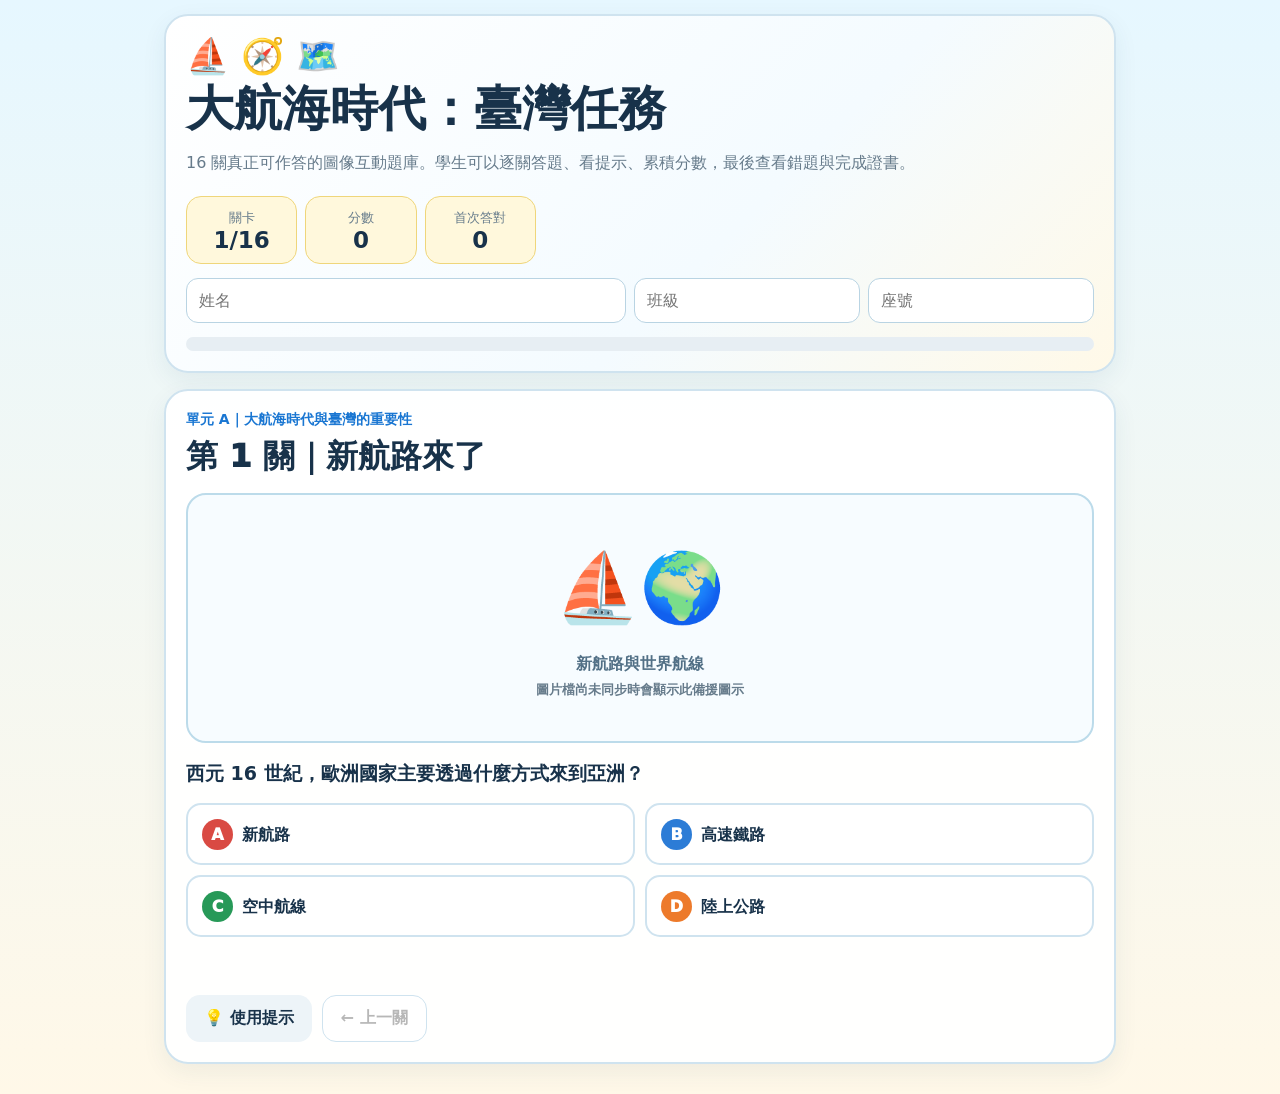
==== index.html @ fd19c53b "Upgrade to 16-question interactive image quiz" ====
<!doctype html>
<html lang="zh-Hant">
<head>
<meta charset="utf-8">
<meta name="viewport" content="width=device-width,initial-scale=1">
<title>大航海時代：臺灣任務｜16關圖像互動題庫</title>
<style>
:root{--ink:#18324a;--muted:#667b8b;--line:#cfe3ef;--blue:#1976d2;--green:#2e9b62;--gold:#f5b63c;--red:#d9534f;--bg:#edf9ff;--card:#fff}
*{box-sizing:border-box}body{margin:0;font-family:"Noto Sans TC","PingFang TC","Microsoft JhengHei",system-ui,sans-serif;background:linear-gradient(180deg,#e6f7ff 0,#fff8e8 100%);color:var(--ink)}
button,input{font:inherit}.wrap{max-width:980px;margin:auto;padding:14px}.card{background:rgba(255,255,255,.97);border:2px solid var(--line);border-radius:24px;padding:20px;margin-bottom:16px;box-shadow:0 8px 24px rgba(25,70,100,.07)}
.hero{background:linear-gradient(135deg,#fff 0,#f4fbff 60%,#fff9e8 100%)}.head{display:flex;gap:18px;align-items:flex-start;justify-content:space-between;flex-wrap:wrap}.title{font-size:clamp(29px,6vw,48px);font-weight:950;margin:0}.sub{margin:.5rem 0 0;color:var(--muted);line-height:1.8}
.stats{display:grid;grid-template-columns:repeat(3,1fr);gap:8px;min-width:min(100%,350px)}.stat{padding:10px;border-radius:15px;background:#fff8dc;border:1px solid #efd67b;text-align:center}.stat b{font-size:23px}.small{font-size:13px;color:var(--muted)}
.identity{display:grid;grid-template-columns:2fr 1fr 1fr;gap:8px;margin-top:14px}.identity input{padding:12px;border:1px solid #b9d4e3;border-radius:12px}.progress{height:14px;background:#e7eef3;border-radius:99px;overflow:hidden;margin-top:14px}.bar{height:100%;width:0;background:linear-gradient(90deg,#2795dd,#49b979);transition:.25s}
.chapter{font-weight:900;color:var(--blue);font-size:14px;margin-bottom:6px}.qtitle{font-size:clamp(24px,4.5vw,32px);margin:0;font-weight:950}.visual{margin:14px 0;border-radius:20px;overflow:hidden;border:2px solid #bcdbea;background:#f7fcff;min-height:250px;display:grid;place-items:center;position:relative}.visual img{width:100%;height:100%;max-height:430px;object-fit:cover;display:block}.fallback{padding:28px;text-align:center;color:#527086;font-weight:850;line-height:1.6}.fallback .emoji{font-size:68px;display:block;margin-bottom:8px}.sourceTag{position:absolute;right:10px;bottom:10px;background:rgba(255,255,255,.9);border-radius:999px;padding:5px 9px;font-size:12px;font-weight:800;color:#4f6473}
.qtext{font-size:19px;line-height:1.7;font-weight:800;margin:14px 0}.choices{display:grid;grid-template-columns:repeat(2,minmax(0,1fr));gap:10px}.choice{min-height:62px;border:2px solid var(--line);border-radius:15px;background:#fff;padding:12px 14px;text-align:left;font-weight:850;color:var(--ink);cursor:pointer}.choice:hover{border-color:#79bde5;transform:translateY(-1px)}.choice.correct{background:#e8f8ee;border-color:#4bad6c}.choice.wrong{background:#fff0ee;border-color:#df786f}.choice:disabled{cursor:default;opacity:.96;transform:none}.letter{display:inline-grid;place-items:center;width:31px;height:31px;border-radius:50%;color:#fff;margin-right:9px;font-weight:950}.choice:nth-child(1) .letter{background:#d94a43}.choice:nth-child(2) .letter{background:#2c7cd6}.choice:nth-child(3) .letter{background:#279958}.choice:nth-child(4) .letter{background:#ed7a2b}
.feedback{min-height:34px;font-weight:900;line-height:1.6;margin-top:12px}.hint{display:none;background:#fff8dc;border:1px solid #e9d172;border-radius:14px;padding:12px;margin-top:10px;font-weight:750}.hint.show{display:block}.actions{display:flex;gap:10px;flex-wrap:wrap;margin-top:12px}.btn{border:0;border-radius:14px;padding:12px 18px;font-weight:900;cursor:pointer}.primary{background:var(--blue);color:#fff}.secondary{background:#edf4f8;color:var(--ink)}.ghost{background:#fff;border:1px solid var(--line)}.hidden{display:none!important}
.timeline{display:grid;grid-template-columns:repeat(4,minmax(0,1fr));gap:8px;margin-top:10px}.order{border:2px solid var(--line);border-radius:14px;background:#fff;padding:10px;font-weight:900;cursor:pointer;min-height:86px}.order.selected{background:#e8f8ee;border-color:#4bad6c}.track{margin-top:10px;border:1px dashed #8fc8e7;background:#f6fbff;border-radius:14px;padding:12px;min-height:52px;font-weight:900}
.result{display:none}.result.show{display:block}.grade{font-size:clamp(30px,6vw,50px);font-weight:950}.certificate{padding:20px;border:4px double #d5b257;border-radius:18px;background:#fffdf4;text-align:center;margin:14px 0}.review{display:grid;gap:9px}.reviewItem{border:1px solid var(--line);border-radius:12px;padding:10px 12px;background:#f8fbfd}.badgeRow{display:flex;flex-wrap:wrap;gap:7px}.badge{padding:7px 10px;border:1px solid #bdd8e7;border-radius:999px;background:#eef7fc;font-weight:850}.sheetGallery{display:grid;grid-template-columns:repeat(4,1fr);gap:8px;margin-top:12px}.sheetGallery img{width:100%;border-radius:12px;border:1px solid var(--line)}
@media(max-width:720px){.wrap{padding:8px}.card{padding:15px;border-radius:18px}.choices{grid-template-columns:1fr}.identity{grid-template-columns:1fr}.timeline{grid-template-columns:repeat(2,1fr)}.sheetGallery{grid-template-columns:repeat(2,1fr)}.visual{min-height:190px}.stats{width:100%}}
</style>
</head>
<body>
<main class="wrap">
<section class="card hero">
 <div class="head"><div><div style="font-size:35px">⛵ 🧭 🗺️</div><h1 class="title">大航海時代：臺灣任務</h1><p class="sub">16 關真正可作答的圖像互動題庫。學生可以逐關答題、看提示、累積分數，最後查看錯題與完成證書。</p></div><div class="stats"><div class="stat"><span class="small">關卡</span><br><b id="stageStat">1/16</b></div><div class="stat"><span class="small">分數</span><br><b id="scoreStat">0</b></div><div class="stat"><span class="small">首次答對</span><br><b id="firstStat">0</b></div></div></div>
 <div class="identity"><input id="studentName" placeholder="姓名"><input id="studentClass" placeholder="班級"><input id="studentNo" placeholder="座號"></div>
 <div class="progress"><div class="bar" id="bar"></div></div>
</section>
<section class="card" id="game">
 <div class="chapter" id="chapter"></div><h2 class="qtitle" id="qtitle"></h2>
 <div class="visual" id="visual"></div><div class="qtext" id="qtext"></div>
 <div class="choices" id="choices"></div><div class="timeline hidden" id="timeline"></div><div class="track hidden" id="track"></div>
 <div class="feedback" id="feedback" aria-live="polite"></div><div class="hint" id="hintbox"></div>
 <div class="actions"><button class="btn secondary" id="hintBtn">💡 使用提示</button><button class="btn ghost" id="prevBtn">← 上一關</button><button class="btn primary hidden" id="nextBtn">下一關 →</button></div>
</section>
<section class="card result" id="result">
 <div class="grade" id="grade"></div><p id="summary"></p><div class="badgeRow" id="badges"></div>
 <div class="certificate"><div style="font-size:40px">🏆</div><h2>大航海時代航海家證書</h2><p id="certName"></p><p>完成「臺灣為什麼在大航海時代崛起？」16 關任務</p><p><b id="certScore"></b></p></div>
 <h3>錯題回顧</h3><div class="review" id="review"></div>
 <h3>圖像題庫總覽</h3><div class="sheetGallery" id="sheetGallery"></div>
 <div class="actions"><button class="btn primary" id="restartBtn">重新挑戰</button></div>
</section>
</main>
<script>
const sheets=['assets/question-bank/question-bank-1-4.png','assets/question-bank/question-bank-2-4.png','assets/question-bank/question-bank-3-4.png','assets/question-bank/question-bank-4-4.png'];
const Q=[
{c:'單元 A｜大航海時代與臺灣的重要性',t:'第 1 關｜新航路來了',q:'西元 16 世紀，歐洲國家主要透過什麼方式來到亞洲？',o:['新航路','高速鐵路','空中航線','陸上公路'],a:0,h:'想一想：大航海時代最重要的交通工具是船。',ok:'16 世紀歐洲國家透過新航路來到亞洲。',emoji:'⛵🌍',cap:'新航路與世界航線',sheet:0},
{c:'單元 A｜大航海時代與臺灣的重要性',t:'第 2 關｜歐洲人想找什麼？',q:'歐洲國家來到亞洲，主要想尋找哪些商品？',o:['瓷器、絲綢、香料','牛奶、麵包、起司','石油、煤炭、天然氣','電腦、手機、晶片'],a:0,h:'看看青花瓷、布匹與香料這三種圖像。',ok:'瓷器、絲綢和香料都是當時重要的亞洲商品。',emoji:'🏺🧵🌶️',cap:'瓷器・絲綢・香料',sheet:0},
{c:'單元 A｜大航海時代與臺灣的重要性',t:'第 3 關｜臺灣為什麼重要？',q:'臺灣在大航海時代受到各方重視，最重要的原因是什麼？',o:['位在航運要道','山很多','冬天很冷','人口最多'],a:0,h:'想想船隻往來亞洲時，臺灣的位置有什麼優勢？',ok:'臺灣位在航運要道，使海上貿易交流更加頻繁。',emoji:'🚢🗺️🚢',cap:'臺灣位在航運要道',sheet:0},
{c:'單元 A｜大航海時代與臺灣的重要性',t:'第 4 關｜臺灣登上國際舞台',q:'因為臺灣位在航運要道，帶來哪一項結果？',o:['吸引各族群來臺建立據點','海上交通完全停止','沒有人願意來臺灣','臺灣與其他地區失去聯繫'],a:0,h:'航運越方便，往來的人通常會變多還是變少？',ok:'臺灣吸引不同族群來此活動與建立據點，逐漸登上國際舞台。',emoji:'🌏🤝⛵',cap:'各族群與商船來往',sheet:0},
{c:'單元 B｜當時有哪些人來到臺灣？',t:'第 5 關｜誰原本就在臺灣？',q:'在大航海時代之前，原本就生活在臺灣的是誰？',o:['原住民','荷蘭人','西班牙人','清帝國官員'],a:0,h:'找出不是後來從海外來臺的族群。',ok:'原住民原本就生活在臺灣。',emoji:'🌿👥🏝️',cap:'原住民與山海村落',sheet:1},
{c:'單元 B｜當時有哪些人來到臺灣？',t:'第 6 關｜漁民和原住民',q:'漁民到臺灣活動時，會和原住民做什麼？',o:['交換物品','建造城堡','設立承天府','派兵進攻'],a:0,h:'想想漁民帶著魚貨來到沿海，最可能進行什麼活動？',ok:'漁民會和原住民交換物品。',emoji:'🎣🐟⇄🏺',cap:'沿海交換物品',sheet:1},
{c:'單元 B｜當時有哪些人來到臺灣？',t:'第 7 關｜海商與海盜',q:'中國、日本的海商與海盜，常把臺灣當作什麼？',o:['貿易據點','首都','皇宮','軍事學校'],a:0,h:'這些人主要從事海上活動與交易。',ok:'中國、日本的海商與海盜曾以臺灣作為貿易據點。',emoji:'⛵📦⚓',cap:'海商、海盜與港口貿易',sheet:1},
{c:'單元 B｜當時有哪些人來到臺灣？',t:'第 8 關｜顏思齊、鄭芝龍',q:'顏思齊、鄭芝龍曾進行哪一項活動？',o:['招募漢人來臺開墾','建立熱蘭遮城','攻打鄭氏政權','把臺灣納入清帝國版圖'],a:0,h:'想想「顏思齊、鄭芝龍」和農田、開墾有什麼關係。',ok:'他們曾招募漢人來臺，在今日雲林、嘉義一帶開墾。',emoji:'👥🌾🐃',cap:'招募漢人來臺開墾',sheet:1},
{c:'單元 C｜四大勢力依序來臺',t:'第 9 關｜1624 荷蘭人來臺',q:'荷蘭人在西元 1624 年來臺後，以哪裡作為根據地？',o:['臺南','基隆','淡水','花蓮'],a:0,h:'荷蘭人的主要據點在臺灣南部。',ok:'荷蘭人以臺南為根據地。',emoji:'🇳🇱🏰⚓',cap:'荷蘭人在臺南',sheet:2},
{c:'單元 C｜四大勢力依序來臺',t:'第 10 關｜荷蘭人的建設與貿易',q:'下列哪一項是荷蘭人在臺灣進行的活動？',o:['建立熱蘭遮城、普羅民遮城','招募漢人開墾農田','與其他國家進行貿易','以上皆是'],a:3,h:'荷蘭人在臺活動不只一種，要把「建設、開墾、貿易」一起記。',ok:'荷蘭人在臺灣進行建設、開墾與貿易。',emoji:'🏰🌾🚢',cap:'熱蘭遮城・普羅民遮城・貿易',sheet:2},
{c:'單元 C｜四大勢力依序來臺',t:'第 11 關｜1626 西班牙人來臺',q:'西班牙人在西元 1626 年進入臺灣後，主要活動在哪一區？',o:['北部','南部','東部','中部'],a:0,h:'記憶口訣可以想：「西班牙—北部」。',ok:'西班牙人主要進入臺灣北部活動。',emoji:'🇪🇸🧭🏝️',cap:'西班牙人在臺灣北部',sheet:2},
{c:'單元 C｜四大勢力依序來臺',t:'第 12 關｜基隆與淡水',q:'西班牙人曾在哪兩個地方建立城堡，作為統治中心和貿易據點？',o:['基隆、淡水','臺南、高雄','嘉義、雲林','花蓮、臺東'],a:0,h:'這兩個地方都位在臺灣北部。',ok:'西班牙人在基隆、淡水建立城堡與據點。',emoji:'🏰基隆 ⚓ 淡水🏰',cap:'西班牙北部據點',sheet:2},
{c:'單元 D｜鄭氏政權與清帝國',t:'第 13 關｜1662 鄭成功來臺',q:'鄭成功在西元 1662 年來臺後，首先迫使哪一個勢力退出臺灣？',o:['荷蘭人','西班牙人','清帝國','日本海商'],a:0,h:'想想 1624 年來臺、在臺南建立據點的是誰。',ok:'鄭成功攻打荷蘭人，迫使荷蘭人退出臺灣。',emoji:'⚔️鄭 🚢 🇳🇱',cap:'鄭成功攻荷',sheet:3},
{c:'單元 D｜鄭氏政權與清帝國',t:'第 14 關｜承天府',q:'鄭成功來臺後，在臺南設立哪一個行政中心？',o:['承天府','熱蘭遮城','普羅民遮城','淡水城'],a:0,h:'這個名稱裡有一個「天」字。',ok:'鄭成功在臺南設立承天府，建立第一個在臺的漢人政權。',emoji:'🏯承天府',cap:'臺南承天府',sheet:3},
{c:'單元 D｜鄭氏政權與清帝國',t:'第 15 關｜1684 臺灣納入清帝國',q:'鄭經過世後，鄭氏政權內部紛爭不斷，清帝國派誰帶兵進攻臺灣？',o:['施琅','鄭成功','顏思齊','鄭芝龍'],a:0,h:'找出屬於清帝國一方的人物。',ok:'清帝國派施琅帶兵進攻臺灣。',emoji:'🚩清 ⚓ 施琅',cap:'清帝國統治臺灣',sheet:3},
{c:'單元 D｜綜合應用',t:'第 16 關｜最終 Boss：荷西鄭清時間軸',q:'請依照時間先後，把四個事件排出正確順序。',o:[],a:0,h:'記憶口訣：「航運要道最重要，荷西鄭清依序到。」',ok:'正確順序：1624 荷蘭 → 1626 西班牙 → 1662 鄭成功 → 1684 清帝國。',emoji:'1624 → 1626 → 1662 → 1684',cap:'荷西鄭清時間軸',sheet:3,type:'timeline'}
];
let i=0,score=0,first=0;const attempts=Array(16).fill(0),usedHint=Array(16).fill(false),mistakes=new Set(),answered=Array(16).fill(false),letters=['A','B','C','D'];const $=id=>document.getElementById(id);
function renderVisual(q){const box=$('visual');box.innerHTML='';const img=new Image();img.src=sheets[q.sheet];img.alt=q.cap;img.onload=()=>{box.innerHTML='';box.appendChild(img);const tag=document.createElement('span');tag.className='sourceTag';tag.textContent='圖像題庫頁 '+(q.sheet+1)+'/4';box.appendChild(tag)};img.onerror=()=>{box.innerHTML=`<div class="fallback"><span class="emoji">${q.emoji}</span>${q.cap}<br><span class="small">圖片檔尚未同步時會顯示此備援圖示</span></div>`}}
function render(){if(i>=16){finish();return}const q=Q[i];$('game').classList.remove('hidden');$('result').classList.remove('show');$('chapter').textContent=q.c;$('qtitle').textContent=q.t;$('qtext').textContent=q.q;$('stageStat').textContent=(i+1)+'/16';$('scoreStat').textContent=score;$('firstStat').textContent=first;$('bar').style.width=(i/16*100)+'%';$('feedback').textContent='';$('hintbox').textContent=q.h;$('hintbox').classList.remove('show');$('hintBtn').disabled=answered[i];$('nextBtn').classList.toggle('hidden',!answered[i]);$('nextBtn').textContent=i===15?'查看結果 →':'下一關 →';$('prevBtn').disabled=i===0;renderVisual(q);$('choices').innerHTML='';$('timeline').innerHTML='';$('timeline').classList.add('hidden');$('track').classList.add('hidden');if(q.type==='timeline'){renderTimeline(q)}else{q.o.forEach((opt,idx)=>{const b=document.createElement('button');b.className='choice';b.innerHTML=`<span class="letter">${letters[idx]}</span>${opt}`;if(answered[i]){b.disabled=true;if(idx===q.a)b.classList.add('correct')}b.onclick=()=>choose(idx,b,q);$('choices').appendChild(b)})}}
function choose(idx,b,q){if(answered[i])return;attempts[i]++;if(idx===q.a){answered[i]=true;b.classList.add('correct');document.querySelectorAll('.choice').forEach(x=>x.disabled=true);let pts=usedHint[i]?2:(attempts[i]===1?5:3);score+=pts;if(attempts[i]===1&&!usedHint[i])first++;$('feedback').textContent='✅ '+q.ok+'（+'+pts+' 分）';$('nextBtn').classList.remove('hidden');$('hintBtn').disabled=true}else{b.classList.add('wrong');mistakes.add(i);$('feedback').textContent='❌ 再想一下，可以使用提示後再答。';setTimeout(()=>b.classList.remove('wrong'),700)}$('scoreStat').textContent=score;$('firstStat').textContent=first}
function renderTimeline(q){$('timeline').classList.remove('hidden');$('track').classList.remove('hidden');$('choices').innerHTML='';const vals=[['1662','鄭成功'],['1624','荷蘭'],['1684','清帝國'],['1626','西班牙']];const order=[];$('track').textContent=answered[i]?'1624 荷蘭 → 1626 西班牙 → 1662 鄭成功 → 1684 清帝國':'你的排序：尚未開始';vals.forEach(v=>{const b=document.createElement('button');b.className='order';b.innerHTML=v[0]+'<br>'+v[1];if(answered[i])b.disabled=true;b.onclick=()=>{if(answered[i]||b.classList.contains('selected'))return;order.push(v[0]);b.classList.add('selected');$('track').textContent='你的排序：'+order.join(' → ');if(order.length===4){attempts[i]++;const correct=order.join(',')==='1624,1626,1662,1684';if(correct){answered[i]=true;let pts=usedHint[i]?2:(attempts[i]===1?20:12);score+=pts;if(attempts[i]===1&&!usedHint[i])first++;$('feedback').textContent='🏆 '+q.ok+'（Boss 獎勵 +'+pts+' 分）';document.querySelectorAll('.order').forEach(x=>x.disabled=true);$('nextBtn').classList.remove('hidden');$('hintBtn').disabled=true}else{mistakes.add(i);$('feedback').textContent='❌ 順序不對，再試一次。';setTimeout(()=>{order.length=0;document.querySelectorAll('.order').forEach(x=>x.classList.remove('selected'));$('track').textContent='你的排序：重新開始'},700)}}};$('timeline').appendChild(b)})}
$('hintBtn').onclick=()=>{usedHint[i]=true;$('hintbox').classList.add('show')};$('nextBtn').onclick=()=>{i++;render();window.scrollTo({top:0,behavior:'smooth'})};$('prevBtn').onclick=()=>{if(i>0){i--;render();window.scrollTo({top:0,behavior:'smooth'})}};
function finish(){$('game').classList.add('hidden');$('result').classList.add('show');$('bar').style.width='100%';$('stageStat').textContent='16/16';const max=95;const pct=Math.round(score/max*100);let g=pct>=90?'🌟 航海王':pct>=75?'⛵ 航海高手':pct>=60?'🧭 航海小尖兵':'🗺️ 再挑戰一次';$('grade').textContent=g;$('summary').textContent=`總分 ${score}/${max}（${pct}%），第一次且未使用提示答對 ${first}/16。`;$('certName').textContent=`${$('studentClass').value||'____班'} ${$('studentNo').value||'__號'} ${$('studentName').value||'________'} 同學`;$('certScore').textContent=`成績：${score}/${max}`;$('badges').innerHTML=`<span class="badge">首次答對 ${first}</span><span class="badge">錯題 ${mistakes.size}</span><span class="badge">完成 16 關</span>`;const r=$('review');r.innerHTML='';if(!mistakes.size)r.innerHTML='<div class="reviewItem">🎉 沒有錯題，全部一次通關！</div>';else[...mistakes].forEach(n=>{const q=Q[n],d=document.createElement('div');d.className='reviewItem';d.innerHTML=`<b>${q.t}</b><br>${q.ok}`;r.appendChild(d)});const gbox=$('sheetGallery');gbox.innerHTML='';sheets.forEach((src,k)=>{const im=new Image();im.src=src;im.alt=`圖像題庫 ${k+1}/4`;im.onerror=()=>im.remove();gbox.appendChild(im)});window.scrollTo({top:0,behavior:'smooth'})}
$('restartBtn').onclick=()=>location.reload();render();
</script>
</body></html>
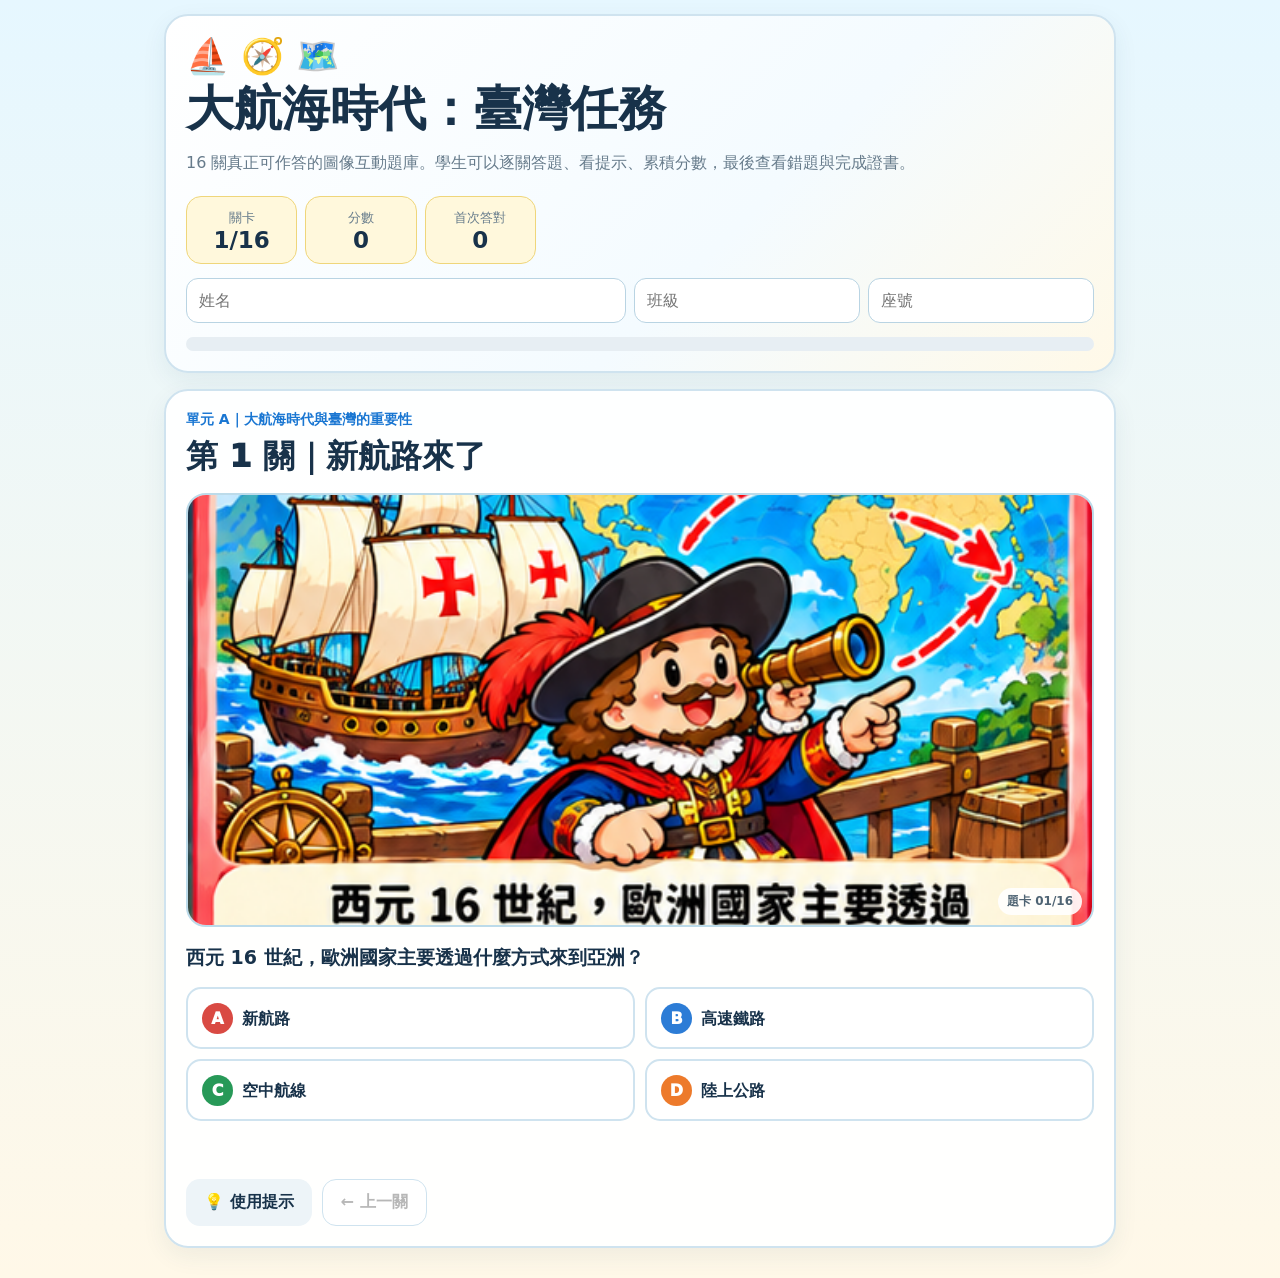
==== commit e54301ff: "Use 16 individual question card images in interactive game" ====
--- a/index.html
+++ b/index.html
@@ -15,59 +15,62 @@
 .qtext{font-size:19px;line-height:1.7;font-weight:800;margin:14px 0}.choices{display:grid;grid-template-columns:repeat(2,minmax(0,1fr));gap:10px}.choice{min-height:62px;border:2px solid var(--line);border-radius:15px;background:#fff;padding:12px 14px;text-align:left;font-weight:850;color:var(--ink);cursor:pointer}.choice:hover{border-color:#79bde5;transform:translateY(-1px)}.choice.correct{background:#e8f8ee;border-color:#4bad6c}.choice.wrong{background:#fff0ee;border-color:#df786f}.choice:disabled{cursor:default;opacity:.96;transform:none}.letter{display:inline-grid;place-items:center;width:31px;height:31px;border-radius:50%;color:#fff;margin-right:9px;font-weight:950}.choice:nth-child(1) .letter{background:#d94a43}.choice:nth-child(2) .letter{background:#2c7cd6}.choice:nth-child(3) .letter{background:#279958}.choice:nth-child(4) .letter{background:#ed7a2b}
 .feedback{min-height:34px;font-weight:900;line-height:1.6;margin-top:12px}.hint{display:none;background:#fff8dc;border:1px solid #e9d172;border-radius:14px;padding:12px;margin-top:10px;font-weight:750}.hint.show{display:block}.actions{display:flex;gap:10px;flex-wrap:wrap;margin-top:12px}.btn{border:0;border-radius:14px;padding:12px 18px;font-weight:900;cursor:pointer}.primary{background:var(--blue);color:#fff}.secondary{background:#edf4f8;color:var(--ink)}.ghost{background:#fff;border:1px solid var(--line)}.hidden{display:none!important}
 .timeline{display:grid;grid-template-columns:repeat(4,minmax(0,1fr));gap:8px;margin-top:10px}.order{border:2px solid var(--line);border-radius:14px;background:#fff;padding:10px;font-weight:900;cursor:pointer;min-height:86px}.order.selected{background:#e8f8ee;border-color:#4bad6c}.track{margin-top:10px;border:1px dashed #8fc8e7;background:#f6fbff;border-radius:14px;padding:12px;min-height:52px;font-weight:900}
-.result{display:none}.result.show{display:block}.grade{font-size:clamp(30px,6vw,50px);font-weight:950}.certificate{padding:20px;border:4px double #d5b257;border-radius:18px;background:#fffdf4;text-align:center;margin:14px 0}.review{display:grid;gap:9px}.reviewItem{border:1px solid var(--line);border-radius:12px;padding:10px 12px;background:#f8fbfd}.badgeRow{display:flex;flex-wrap:wrap;gap:7px}.badge{padding:7px 10px;border:1px solid #bdd8e7;border-radius:999px;background:#eef7fc;font-weight:850}.sheetGallery{display:grid;grid-template-columns:repeat(4,1fr);gap:8px;margin-top:12px}.sheetGallery img{width:100%;border-radius:12px;border:1px solid var(--line)}
+.result{display:none}.result.show{display:block}.grade{font-size:clamp(30px,6vw,50px);font-weight:950}.certificate{padding:20px;border:4px double #d5b257;border-radius:18px;background:#fffdf4;text-align:center;margin:14px 0}.review{display:grid;gap:9px}.reviewItem{border:1px solid var(--line);border-radius:12px;padding:10px 12px;background:#f8fbfd}.badgeRow{display:flex;flex-wrap:wrap;gap:7px}.badge{padding:7px 10px;border:1px solid #bdd8e7;border-radius:999px;background:#eef7fc;font-weight:850}
+.sheetGallery{display:grid;grid-template-columns:repeat(4,1fr);gap:8px;margin-top:12px}.sheetGallery img{width:100%;border-radius:12px;border:1px solid var(--line)}
 @media(max-width:720px){.wrap{padding:8px}.card{padding:15px;border-radius:18px}.choices{grid-template-columns:1fr}.identity{grid-template-columns:1fr}.timeline{grid-template-columns:repeat(2,1fr)}.sheetGallery{grid-template-columns:repeat(2,1fr)}.visual{min-height:190px}.stats{width:100%}}
 </style>
 </head>
 <body>
 <main class="wrap">
 <section class="card hero">
- <div class="head"><div><div style="font-size:35px">⛵ 🧭 🗺️</div><h1 class="title">大航海時代：臺灣任務</h1><p class="sub">16 關真正可作答的圖像互動題庫。學生可以逐關答題、看提示、累積分數，最後查看錯題與完成證書。</p></div><div class="stats"><div class="stat"><span class="small">關卡</span><br><b id="stageStat">1/16</b></div><div class="stat"><span class="small">分數</span><br><b id="scoreStat">0</b></div><div class="stat"><span class="small">首次答對</span><br><b id="firstStat">0</b></div></div></div>
- <div class="identity"><input id="studentName" placeholder="姓名"><input id="studentClass" placeholder="班級"><input id="studentNo" placeholder="座號"></div>
- <div class="progress"><div class="bar" id="bar"></div></div>
+<div class="head"><div><div style="font-size:35px">⛵ 🧭 🗺️</div><h1 class="title">大航海時代：臺灣任務</h1><p class="sub">16 關真正可作答的圖像互動題庫。學生可以逐關答題、看提示、累積分數，最後查看錯題與完成證書。</p></div><div class="stats"><div class="stat"><span class="small">關卡</span><br><b id="stageStat">1/16</b></div><div class="stat"><span class="small">分數</span><br><b id="scoreStat">0</b></div><div class="stat"><span class="small">首次答對</span><br><b id="firstStat">0</b></div></div></div>
+<div class="identity"><input id="studentName" placeholder="姓名"><input id="studentClass" placeholder="班級"><input id="studentNo" placeholder="座號"></div>
+<div class="progress"><div class="bar" id="bar"></div></div>
 </section>
 <section class="card" id="game">
- <div class="chapter" id="chapter"></div><h2 class="qtitle" id="qtitle"></h2>
- <div class="visual" id="visual"></div><div class="qtext" id="qtext"></div>
- <div class="choices" id="choices"></div><div class="timeline hidden" id="timeline"></div><div class="track hidden" id="track"></div>
- <div class="feedback" id="feedback" aria-live="polite"></div><div class="hint" id="hintbox"></div>
- <div class="actions"><button class="btn secondary" id="hintBtn">💡 使用提示</button><button class="btn ghost" id="prevBtn">← 上一關</button><button class="btn primary hidden" id="nextBtn">下一關 →</button></div>
+<div class="chapter" id="chapter"></div><h2 class="qtitle" id="qtitle"></h2>
+<div class="visual" id="visual"></div><div class="qtext" id="qtext"></div>
+<div class="choices" id="choices"></div><div class="timeline hidden" id="timeline"></div><div class="track hidden" id="track"></div>
+<div class="feedback" id="feedback" aria-live="polite"></div><div class="hint" id="hintbox"></div>
+<div class="actions"><button class="btn secondary" id="hintBtn">💡 使用提示</button><button class="btn ghost" id="prevBtn">← 上一關</button><button class="btn primary hidden" id="nextBtn">下一關 →</button></div>
 </section>
 <section class="card result" id="result">
- <div class="grade" id="grade"></div><p id="summary"></p><div class="badgeRow" id="badges"></div>
- <div class="certificate"><div style="font-size:40px">🏆</div><h2>大航海時代航海家證書</h2><p id="certName"></p><p>完成「臺灣為什麼在大航海時代崛起？」16 關任務</p><p><b id="certScore"></b></p></div>
- <h3>錯題回顧</h3><div class="review" id="review"></div>
- <h3>圖像題庫總覽</h3><div class="sheetGallery" id="sheetGallery"></div>
- <div class="actions"><button class="btn primary" id="restartBtn">重新挑戰</button></div>
+<div class="grade" id="grade"></div><p id="summary"></p><div class="badgeRow" id="badges"></div>
+<div class="certificate"><div style="font-size:40px">🏆</div><h2>大航海時代航海家證書</h2><p id="certName"></p><p>完成「臺灣為什麼在大航海時代崛起？」16 關任務</p><p><b id="certScore"></b></p></div>
+<h3>錯題回顧</h3><div class="review" id="review"></div>
+<h3>16 張題卡總覽</h3><div class="sheetGallery" id="sheetGallery"></div>
+<div class="actions"><button class="btn primary" id="restartBtn">重新挑戰</button></div>
 </section>
 </main>
 <script>
-const sheets=['assets/question-bank/question-bank-1-4.png','assets/question-bank/question-bank-2-4.png','assets/question-bank/question-bank-3-4.png','assets/question-bank/question-bank-4-4.png'];
+const cards=Array.from({length:16},(_,k)=>`images/q${String(k+1).padStart(2,'0')}.png`);
 const Q=[
-{c:'單元 A｜大航海時代與臺灣的重要性',t:'第 1 關｜新航路來了',q:'西元 16 世紀，歐洲國家主要透過什麼方式來到亞洲？',o:['新航路','高速鐵路','空中航線','陸上公路'],a:0,h:'想一想：大航海時代最重要的交通工具是船。',ok:'16 世紀歐洲國家透過新航路來到亞洲。',emoji:'⛵🌍',cap:'新航路與世界航線',sheet:0},
-{c:'單元 A｜大航海時代與臺灣的重要性',t:'第 2 關｜歐洲人想找什麼？',q:'歐洲國家來到亞洲，主要想尋找哪些商品？',o:['瓷器、絲綢、香料','牛奶、麵包、起司','石油、煤炭、天然氣','電腦、手機、晶片'],a:0,h:'看看青花瓷、布匹與香料這三種圖像。',ok:'瓷器、絲綢和香料都是當時重要的亞洲商品。',emoji:'🏺🧵🌶️',cap:'瓷器・絲綢・香料',sheet:0},
-{c:'單元 A｜大航海時代與臺灣的重要性',t:'第 3 關｜臺灣為什麼重要？',q:'臺灣在大航海時代受到各方重視，最重要的原因是什麼？',o:['位在航運要道','山很多','冬天很冷','人口最多'],a:0,h:'想想船隻往來亞洲時，臺灣的位置有什麼優勢？',ok:'臺灣位在航運要道，使海上貿易交流更加頻繁。',emoji:'🚢🗺️🚢',cap:'臺灣位在航運要道',sheet:0},
-{c:'單元 A｜大航海時代與臺灣的重要性',t:'第 4 關｜臺灣登上國際舞台',q:'因為臺灣位在航運要道，帶來哪一項結果？',o:['吸引各族群來臺建立據點','海上交通完全停止','沒有人願意來臺灣','臺灣與其他地區失去聯繫'],a:0,h:'航運越方便，往來的人通常會變多還是變少？',ok:'臺灣吸引不同族群來此活動與建立據點，逐漸登上國際舞台。',emoji:'🌏🤝⛵',cap:'各族群與商船來往',sheet:0},
-{c:'單元 B｜當時有哪些人來到臺灣？',t:'第 5 關｜誰原本就在臺灣？',q:'在大航海時代之前，原本就生活在臺灣的是誰？',o:['原住民','荷蘭人','西班牙人','清帝國官員'],a:0,h:'找出不是後來從海外來臺的族群。',ok:'原住民原本就生活在臺灣。',emoji:'🌿👥🏝️',cap:'原住民與山海村落',sheet:1},
-{c:'單元 B｜當時有哪些人來到臺灣？',t:'第 6 關｜漁民和原住民',q:'漁民到臺灣活動時，會和原住民做什麼？',o:['交換物品','建造城堡','設立承天府','派兵進攻'],a:0,h:'想想漁民帶著魚貨來到沿海，最可能進行什麼活動？',ok:'漁民會和原住民交換物品。',emoji:'🎣🐟⇄🏺',cap:'沿海交換物品',sheet:1},
-{c:'單元 B｜當時有哪些人來到臺灣？',t:'第 7 關｜海商與海盜',q:'中國、日本的海商與海盜，常把臺灣當作什麼？',o:['貿易據點','首都','皇宮','軍事學校'],a:0,h:'這些人主要從事海上活動與交易。',ok:'中國、日本的海商與海盜曾以臺灣作為貿易據點。',emoji:'⛵📦⚓',cap:'海商、海盜與港口貿易',sheet:1},
-{c:'單元 B｜當時有哪些人來到臺灣？',t:'第 8 關｜顏思齊、鄭芝龍',q:'顏思齊、鄭芝龍曾進行哪一項活動？',o:['招募漢人來臺開墾','建立熱蘭遮城','攻打鄭氏政權','把臺灣納入清帝國版圖'],a:0,h:'想想「顏思齊、鄭芝龍」和農田、開墾有什麼關係。',ok:'他們曾招募漢人來臺，在今日雲林、嘉義一帶開墾。',emoji:'👥🌾🐃',cap:'招募漢人來臺開墾',sheet:1},
-{c:'單元 C｜四大勢力依序來臺',t:'第 9 關｜1624 荷蘭人來臺',q:'荷蘭人在西元 1624 年來臺後，以哪裡作為根據地？',o:['臺南','基隆','淡水','花蓮'],a:0,h:'荷蘭人的主要據點在臺灣南部。',ok:'荷蘭人以臺南為根據地。',emoji:'🇳🇱🏰⚓',cap:'荷蘭人在臺南',sheet:2},
-{c:'單元 C｜四大勢力依序來臺',t:'第 10 關｜荷蘭人的建設與貿易',q:'下列哪一項是荷蘭人在臺灣進行的活動？',o:['建立熱蘭遮城、普羅民遮城','招募漢人開墾農田','與其他國家進行貿易','以上皆是'],a:3,h:'荷蘭人在臺活動不只一種，要把「建設、開墾、貿易」一起記。',ok:'荷蘭人在臺灣進行建設、開墾與貿易。',emoji:'🏰🌾🚢',cap:'熱蘭遮城・普羅民遮城・貿易',sheet:2},
-{c:'單元 C｜四大勢力依序來臺',t:'第 11 關｜1626 西班牙人來臺',q:'西班牙人在西元 1626 年進入臺灣後，主要活動在哪一區？',o:['北部','南部','東部','中部'],a:0,h:'記憶口訣可以想：「西班牙—北部」。',ok:'西班牙人主要進入臺灣北部活動。',emoji:'🇪🇸🧭🏝️',cap:'西班牙人在臺灣北部',sheet:2},
-{c:'單元 C｜四大勢力依序來臺',t:'第 12 關｜基隆與淡水',q:'西班牙人曾在哪兩個地方建立城堡，作為統治中心和貿易據點？',o:['基隆、淡水','臺南、高雄','嘉義、雲林','花蓮、臺東'],a:0,h:'這兩個地方都位在臺灣北部。',ok:'西班牙人在基隆、淡水建立城堡與據點。',emoji:'🏰基隆 ⚓ 淡水🏰',cap:'西班牙北部據點',sheet:2},
-{c:'單元 D｜鄭氏政權與清帝國',t:'第 13 關｜1662 鄭成功來臺',q:'鄭成功在西元 1662 年來臺後，首先迫使哪一個勢力退出臺灣？',o:['荷蘭人','西班牙人','清帝國','日本海商'],a:0,h:'想想 1624 年來臺、在臺南建立據點的是誰。',ok:'鄭成功攻打荷蘭人，迫使荷蘭人退出臺灣。',emoji:'⚔️鄭 🚢 🇳🇱',cap:'鄭成功攻荷',sheet:3},
-{c:'單元 D｜鄭氏政權與清帝國',t:'第 14 關｜承天府',q:'鄭成功來臺後，在臺南設立哪一個行政中心？',o:['承天府','熱蘭遮城','普羅民遮城','淡水城'],a:0,h:'這個名稱裡有一個「天」字。',ok:'鄭成功在臺南設立承天府，建立第一個在臺的漢人政權。',emoji:'🏯承天府',cap:'臺南承天府',sheet:3},
-{c:'單元 D｜鄭氏政權與清帝國',t:'第 15 關｜1684 臺灣納入清帝國',q:'鄭經過世後，鄭氏政權內部紛爭不斷，清帝國派誰帶兵進攻臺灣？',o:['施琅','鄭成功','顏思齊','鄭芝龍'],a:0,h:'找出屬於清帝國一方的人物。',ok:'清帝國派施琅帶兵進攻臺灣。',emoji:'🚩清 ⚓ 施琅',cap:'清帝國統治臺灣',sheet:3},
-{c:'單元 D｜綜合應用',t:'第 16 關｜最終 Boss：荷西鄭清時間軸',q:'請依照時間先後，把四個事件排出正確順序。',o:[],a:0,h:'記憶口訣：「航運要道最重要，荷西鄭清依序到。」',ok:'正確順序：1624 荷蘭 → 1626 西班牙 → 1662 鄭成功 → 1684 清帝國。',emoji:'1624 → 1626 → 1662 → 1684',cap:'荷西鄭清時間軸',sheet:3,type:'timeline'}
+{c:'單元 A｜大航海時代與臺灣的重要性',t:'第 1 關｜新航路來了',q:'西元 16 世紀，歐洲國家主要透過什麼方式來到亞洲？',o:['新航路','高速鐵路','空中航線','陸上公路'],a:0,h:'想一想：大航海時代最重要的交通工具是船。',ok:'16 世紀歐洲國家透過新航路來到亞洲。',emoji:'⛵🌍',cap:'新航路與世界航線'},
+{c:'單元 A｜大航海時代與臺灣的重要性',t:'第 2 關｜歐洲人想找什麼？',q:'歐洲國家來到亞洲，主要想尋找哪些商品？',o:['瓷器、絲綢、香料','牛奶、麵包、起司','石油、煤炭、天然氣','電腦、手機、晶片'],a:0,h:'看看青花瓷、布匹與香料這三種圖像。',ok:'瓷器、絲綢和香料都是當時重要的亞洲商品。',emoji:'🏺🧵🌶️',cap:'瓷器・絲綢・香料'},
+{c:'單元 A｜大航海時代與臺灣的重要性',t:'第 3 關｜臺灣為什麼重要？',q:'臺灣在大航海時代受到各方重視，最重要的原因是什麼？',o:['位在航運要道','山很多','冬天很冷','人口最多'],a:0,h:'想想船隻往來亞洲時，臺灣的位置有什麼優勢？',ok:'臺灣位在航運要道，使海上貿易交流更加頻繁。',emoji:'🚢🗺️🚢',cap:'臺灣位在航運要道'},
+{c:'單元 A｜大航海時代與臺灣的重要性',t:'第 4 關｜臺灣登上國際舞台',q:'因為臺灣位在航運要道，帶來哪一項結果？',o:['吸引各族群來臺建立據點','海上交通完全停止','沒有人願意來臺灣','臺灣與其他地區失去聯繫'],a:0,h:'航運越方便，往來的人通常會變多還是變少？',ok:'臺灣吸引不同族群來此活動與建立據點，逐漸登上國際舞台。',emoji:'🌏🤝⛵',cap:'各族群與商船來往'},
+{c:'單元 B｜當時有哪些人來到臺灣？',t:'第 5 關｜誰原本就在臺灣？',q:'在大航海時代之前，原本就生活在臺灣的是誰？',o:['原住民','荷蘭人','西班牙人','清帝國官員'],a:0,h:'找出不是後來從海外來臺的族群。',ok:'原住民原本就生活在臺灣。',emoji:'🌿👥🏝️',cap:'原住民與山海村落'},
+{c:'單元 B｜當時有哪些人來到臺灣？',t:'第 6 關｜漁民和原住民',q:'漁民到臺灣活動時，會和原住民做什麼？',o:['交換物品','建造城堡','設立承天府','派兵進攻'],a:0,h:'想想漁民帶著魚貨來到沿海，最可能進行什麼活動？',ok:'漁民會和原住民交換物品。',emoji:'🎣🐟⇄🏺',cap:'沿海交換物品'},
+{c:'單元 B｜當時有哪些人來到臺灣？',t:'第 7 關｜海商與海盜',q:'中國、日本的海商與海盜，常把臺灣當作什麼？',o:['貿易據點','首都','皇宮','軍事學校'],a:0,h:'這些人主要從事海上活動與交易。',ok:'中國、日本的海商與海盜曾以臺灣作為貿易據點。',emoji:'⛵📦⚓',cap:'海商、海盜與港口貿易'},
+{c:'單元 B｜當時有哪些人來到臺灣？',t:'第 8 關｜顏思齊、鄭芝龍',q:'顏思齊、鄭芝龍曾進行哪一項活動？',o:['招募漢人來臺開墾','建立熱蘭遮城','攻打鄭氏政權','把臺灣納入清帝國版圖'],a:0,h:'想想「顏思齊、鄭芝龍」和農田、開墾有什麼關係。',ok:'他們曾招募漢人來臺，在今日雲林、嘉義一帶開墾。',emoji:'👥🌾🐃',cap:'招募漢人來臺開墾'},
+{c:'單元 C｜四大勢力依序來臺',t:'第 9 關｜1624 荷蘭人來臺',q:'荷蘭人在西元 1624 年來臺後，以哪裡作為根據地？',o:['臺南','基隆','淡水','花蓮'],a:0,h:'荷蘭人的主要據點在臺灣南部。',ok:'荷蘭人以臺南為根據地。',emoji:'🇳🇱🏰⚓',cap:'荷蘭人在臺南'},
+{c:'單元 C｜四大勢力依序來臺',t:'第 10 關｜荷蘭人的建設與貿易',q:'下列哪一項是荷蘭人在臺灣進行的活動？',o:['建立熱蘭遮城、普羅民遮城','招募漢人開墾農田','與其他國家進行貿易','以上皆是'],a:3,h:'荷蘭人在臺活動不只一種，要把「建設、開墾、貿易」一起記。',ok:'荷蘭人在臺灣進行建設、開墾與貿易。',emoji:'🏰🌾🚢',cap:'熱蘭遮城・普羅民遮城・貿易'},
+{c:'單元 C｜四大勢力依序來臺',t:'第 11 關｜1626 西班牙人來臺',q:'西班牙人在西元 1626 年進入臺灣後，主要活動在哪一區？',o:['北部','南部','東部','中部'],a:0,h:'記憶口訣可以想：「西班牙—北部」。',ok:'西班牙人主要進入臺灣北部活動。',emoji:'🇪🇸🧭🏝️',cap:'西班牙人在臺灣北部'},
+{c:'單元 C｜四大勢力依序來臺',t:'第 12 關｜基隆與淡水',q:'西班牙人曾在哪兩個地方建立城堡，作為統治中心和貿易據點？',o:['基隆、淡水','臺南、高雄','嘉義、雲林','花蓮、臺東'],a:0,h:'這兩個地方都位在臺灣北部。',ok:'西班牙人在基隆、淡水建立城堡與據點。',emoji:'🏰基隆 ⚓ 淡水🏰',cap:'西班牙北部據點'},
+{c:'單元 D｜鄭氏政權與清帝國',t:'第 13 關｜1662 鄭成功來臺',q:'鄭成功在西元 1662 年來臺後，首先迫使哪一個勢力退出臺灣？',o:['荷蘭人','西班牙人','清帝國','日本海商'],a:0,h:'想想 1624 年來臺、在臺南建立據點的是誰。',ok:'鄭成功攻打荷蘭人，迫使荷蘭人退出臺灣。',emoji:'⚔️鄭 🚢 🇳🇱',cap:'鄭成功攻荷'},
+{c:'單元 D｜鄭氏政權與清帝國',t:'第 14 關｜承天府',q:'鄭成功來臺後，在臺南設立哪一個行政中心？',o:['承天府','熱蘭遮城','普羅民遮城','淡水城'],a:0,h:'這個名稱裡有一個「天」字。',ok:'鄭成功在臺南設立承天府，建立第一個在臺的漢人政權。',emoji:'🏯承天府',cap:'臺南承天府'},
+{c:'單元 D｜鄭氏政權與清帝國',t:'第 15 關｜1684 臺灣納入清帝國',q:'鄭經過世後，鄭氏政權內部紛爭不斷，清帝國派誰帶兵進攻臺灣？',o:['施琅','鄭成功','顏思齊','鄭芝龍'],a:0,h:'找出屬於清帝國一方的人物。',ok:'清帝國派施琅帶兵進攻臺灣。',emoji:'🚩清 ⚓ 施琅',cap:'清帝國統治臺灣'},
+{c:'單元 D｜綜合應用',t:'第 16 關｜最終 Boss：荷西鄭清時間軸',q:'請依照時間先後，把四個事件排出正確順序。',o:[],a:0,h:'記憶口訣：「航運要道最重要，荷西鄭清依序到。」',ok:'正確順序：1624 荷蘭 → 1626 西班牙 → 1662 鄭成功 → 1684 清帝國。',emoji:'1624 → 1626 → 1662 → 1684',cap:'荷西鄭清時間軸',type:'timeline'}
 ];
-let i=0,score=0,first=0;const attempts=Array(16).fill(0),usedHint=Array(16).fill(false),mistakes=new Set(),answered=Array(16).fill(false),letters=['A','B','C','D'];const $=id=>document.getElementById(id);
-function renderVisual(q){const box=$('visual');box.innerHTML='';const img=new Image();img.src=sheets[q.sheet];img.alt=q.cap;img.onload=()=>{box.innerHTML='';box.appendChild(img);const tag=document.createElement('span');tag.className='sourceTag';tag.textContent='圖像題庫頁 '+(q.sheet+1)+'/4';box.appendChild(tag)};img.onerror=()=>{box.innerHTML=`<div class="fallback"><span class="emoji">${q.emoji}</span>${q.cap}<br><span class="small">圖片檔尚未同步時會顯示此備援圖示</span></div>`}}
-function render(){if(i>=16){finish();return}const q=Q[i];$('game').classList.remove('hidden');$('result').classList.remove('show');$('chapter').textContent=q.c;$('qtitle').textContent=q.t;$('qtext').textContent=q.q;$('stageStat').textContent=(i+1)+'/16';$('scoreStat').textContent=score;$('firstStat').textContent=first;$('bar').style.width=(i/16*100)+'%';$('feedback').textContent='';$('hintbox').textContent=q.h;$('hintbox').classList.remove('show');$('hintBtn').disabled=answered[i];$('nextBtn').classList.toggle('hidden',!answered[i]);$('nextBtn').textContent=i===15?'查看結果 →':'下一關 →';$('prevBtn').disabled=i===0;renderVisual(q);$('choices').innerHTML='';$('timeline').innerHTML='';$('timeline').classList.add('hidden');$('track').classList.add('hidden');if(q.type==='timeline'){renderTimeline(q)}else{q.o.forEach((opt,idx)=>{const b=document.createElement('button');b.className='choice';b.innerHTML=`<span class="letter">${letters[idx]}</span>${opt}`;if(answered[i]){b.disabled=true;if(idx===q.a)b.classList.add('correct')}b.onclick=()=>choose(idx,b,q);$('choices').appendChild(b)})}}
+let i=0,score=0,first=0;const attempts=Array(16).fill(0),usedHint=Array(16).fill(false),mistakes=new Set(),answered=Array(16).fill(false),letters=['A','B','C','D'];
+const $=id=>document.getElementById(id);
+function renderVisual(q){const box=$('visual');box.innerHTML='';const img=new Image();img.src=cards[i];img.alt=q.cap;img.onload=()=>{box.innerHTML='';box.appendChild(img);const tag=document.createElement('span');tag.className='sourceTag';tag.textContent='題卡 '+String(i+1).padStart(2,'0')+'/16';box.appendChild(tag)};img.onerror=()=>{box.innerHTML=`<div class="fallback"><span class="emoji">${q.emoji}</span>${q.cap}<br><span class="small">題卡圖片尚未載入時會顯示此備援圖示</span></div>`}}
+function render(){if(i>=16){finish();return}const q=Q[i];$('game').classList.remove('hidden');$('result').classList.remove('show');$('chapter').textContent=q.c;$('qtitle').textContent=q.t;$('qtext').textContent=q.q;$('stageStat').textContent=(i+1)+'/16';$('scoreStat').textContent=score;$('firstStat').textContent=first;$('bar').style.width=(i/16*100)+'%';$('feedback').textContent='';$('hintbox').textContent=q.h;$('hintbox').classList.remove('show');$('hintBtn').disabled=answered[i];$('nextBtn').classList.toggle('hidden',!answered[i]);$('nextBtn').textContent=i===15?'查看結果 →':'下一關 →';$('prevBtn').disabled=i===0;renderVisual(q);$('choices').innerHTML='';$('timeline').innerHTML='';$('timeline').classList.add('hidden');$('track').classList.add('hidden');
+if(q.type==='timeline'){renderTimeline(q)}else{q.o.forEach((opt,idx)=>{const b=document.createElement('button');b.className='choice';b.innerHTML=`<span class="letter">${letters[idx]}</span>${opt}`;if(answered[i]){b.disabled=true;if(idx===q.a)b.classList.add('correct')}b.onclick=()=>choose(idx,b,q);$('choices').appendChild(b)})}}
 function choose(idx,b,q){if(answered[i])return;attempts[i]++;if(idx===q.a){answered[i]=true;b.classList.add('correct');document.querySelectorAll('.choice').forEach(x=>x.disabled=true);let pts=usedHint[i]?2:(attempts[i]===1?5:3);score+=pts;if(attempts[i]===1&&!usedHint[i])first++;$('feedback').textContent='✅ '+q.ok+'（+'+pts+' 分）';$('nextBtn').classList.remove('hidden');$('hintBtn').disabled=true}else{b.classList.add('wrong');mistakes.add(i);$('feedback').textContent='❌ 再想一下，可以使用提示後再答。';setTimeout(()=>b.classList.remove('wrong'),700)}$('scoreStat').textContent=score;$('firstStat').textContent=first}
 function renderTimeline(q){$('timeline').classList.remove('hidden');$('track').classList.remove('hidden');$('choices').innerHTML='';const vals=[['1662','鄭成功'],['1624','荷蘭'],['1684','清帝國'],['1626','西班牙']];const order=[];$('track').textContent=answered[i]?'1624 荷蘭 → 1626 西班牙 → 1662 鄭成功 → 1684 清帝國':'你的排序：尚未開始';vals.forEach(v=>{const b=document.createElement('button');b.className='order';b.innerHTML=v[0]+'<br>'+v[1];if(answered[i])b.disabled=true;b.onclick=()=>{if(answered[i]||b.classList.contains('selected'))return;order.push(v[0]);b.classList.add('selected');$('track').textContent='你的排序：'+order.join(' → ');if(order.length===4){attempts[i]++;const correct=order.join(',')==='1624,1626,1662,1684';if(correct){answered[i]=true;let pts=usedHint[i]?2:(attempts[i]===1?20:12);score+=pts;if(attempts[i]===1&&!usedHint[i])first++;$('feedback').textContent='🏆 '+q.ok+'（Boss 獎勵 +'+pts+' 分）';document.querySelectorAll('.order').forEach(x=>x.disabled=true);$('nextBtn').classList.remove('hidden');$('hintBtn').disabled=true}else{mistakes.add(i);$('feedback').textContent='❌ 順序不對，再試一次。';setTimeout(()=>{order.length=0;document.querySelectorAll('.order').forEach(x=>x.classList.remove('selected'));$('track').textContent='你的排序：重新開始'},700)}}};$('timeline').appendChild(b)})}
 $('hintBtn').onclick=()=>{usedHint[i]=true;$('hintbox').classList.add('show')};$('nextBtn').onclick=()=>{i++;render();window.scrollTo({top:0,behavior:'smooth'})};$('prevBtn').onclick=()=>{if(i>0){i--;render();window.scrollTo({top:0,behavior:'smooth'})}};
-function finish(){$('game').classList.add('hidden');$('result').classList.add('show');$('bar').style.width='100%';$('stageStat').textContent='16/16';const max=95;const pct=Math.round(score/max*100);let g=pct>=90?'🌟 航海王':pct>=75?'⛵ 航海高手':pct>=60?'🧭 航海小尖兵':'🗺️ 再挑戰一次';$('grade').textContent=g;$('summary').textContent=`總分 ${score}/${max}（${pct}%），第一次且未使用提示答對 ${first}/16。`;$('certName').textContent=`${$('studentClass').value||'____班'} ${$('studentNo').value||'__號'} ${$('studentName').value||'________'} 同學`;$('certScore').textContent=`成績：${score}/${max}`;$('badges').innerHTML=`<span class="badge">首次答對 ${first}</span><span class="badge">錯題 ${mistakes.size}</span><span class="badge">完成 16 關</span>`;const r=$('review');r.innerHTML='';if(!mistakes.size)r.innerHTML='<div class="reviewItem">🎉 沒有錯題，全部一次通關！</div>';else[...mistakes].forEach(n=>{const q=Q[n],d=document.createElement('div');d.className='reviewItem';d.innerHTML=`<b>${q.t}</b><br>${q.ok}`;r.appendChild(d)});const gbox=$('sheetGallery');gbox.innerHTML='';sheets.forEach((src,k)=>{const im=new Image();im.src=src;im.alt=`圖像題庫 ${k+1}/4`;im.onerror=()=>im.remove();gbox.appendChild(im)});window.scrollTo({top:0,behavior:'smooth'})}
+function finish(){$('game').classList.add('hidden');$('result').classList.add('show');$('bar').style.width='100%';$('stageStat').textContent='16/16';const max=95;const pct=Math.round(score/max*100);let g=pct>=90?'🌟 航海王':pct>=75?'⛵ 航海高手':pct>=60?'🧭 航海小尖兵':'🗺️ 再挑戰一次';$('grade').textContent=g;$('summary').textContent=`總分 ${score}/${max}（${pct}%），第一次且未使用提示答對 ${first}/16。`;$('certName').textContent=`${$('studentClass').value||'____班'} ${$('studentNo').value||'__號'} ${$('studentName').value||'________'} 同學`;$('certScore').textContent=`成績：${score}/${max}`;$('badges').innerHTML=`<span class="badge">首次答對 ${first}</span><span class="badge">錯題 ${mistakes.size}</span><span class="badge">完成 16 關</span>`;const r=$('review');r.innerHTML='';if(!mistakes.size)r.innerHTML='<div class="reviewItem">🎉 沒有錯題，全部一次通關！</div>';else[...mistakes].forEach(n=>{const q=Q[n],d=document.createElement('div');d.className='reviewItem';d.innerHTML=`<b>${q.t}</b><br>${q.ok}`;r.appendChild(d)});const gbox=$('sheetGallery');gbox.innerHTML='';cards.forEach((src,k)=>{const im=new Image();im.src=src;im.alt=`題卡 ${String(k+1).padStart(2,'0')}`;im.onerror=()=>im.remove();gbox.appendChild(im)});window.scrollTo({top:0,behavior:'smooth'})}
 $('restartBtn').onclick=()=>location.reload();render();
 </script>
 </body></html>
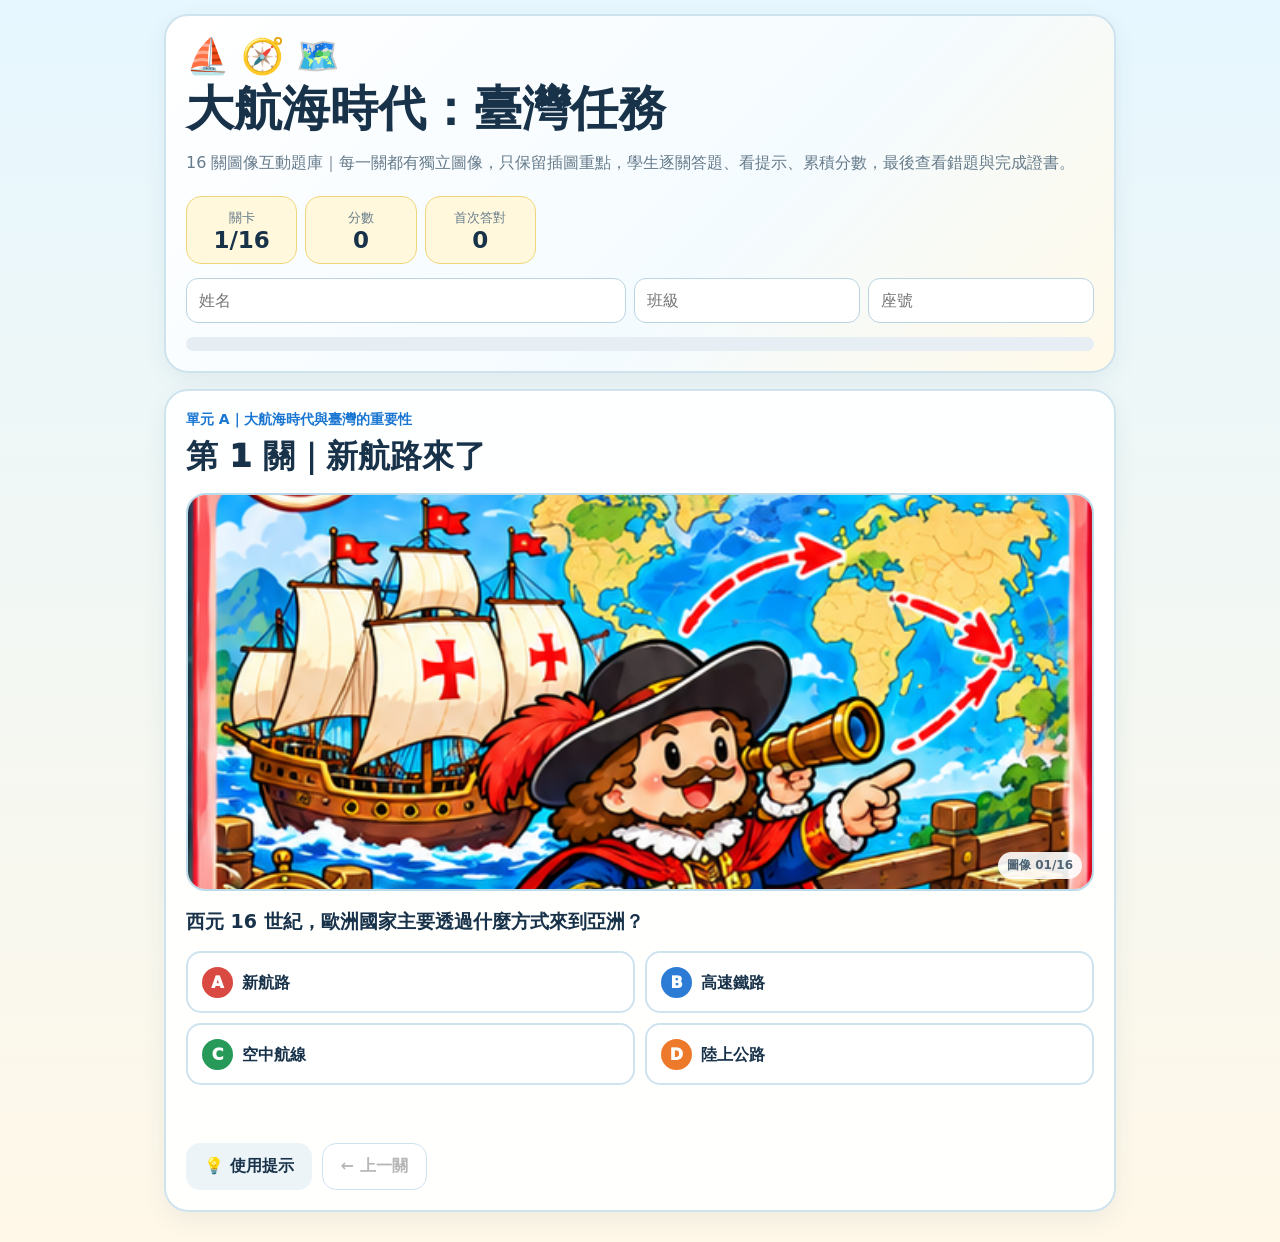
==== commit 5b2ff7aa: "Crop question card visuals and ensure all 16 stages show images" ====
--- a/index.html
+++ b/index.html
@@ -11,19 +11,19 @@
 .hero{background:linear-gradient(135deg,#fff 0,#f4fbff 60%,#fff9e8 100%)}.head{display:flex;gap:18px;align-items:flex-start;justify-content:space-between;flex-wrap:wrap}.title{font-size:clamp(29px,6vw,48px);font-weight:950;margin:0}.sub{margin:.5rem 0 0;color:var(--muted);line-height:1.8}
 .stats{display:grid;grid-template-columns:repeat(3,1fr);gap:8px;min-width:min(100%,350px)}.stat{padding:10px;border-radius:15px;background:#fff8dc;border:1px solid #efd67b;text-align:center}.stat b{font-size:23px}.small{font-size:13px;color:var(--muted)}
 .identity{display:grid;grid-template-columns:2fr 1fr 1fr;gap:8px;margin-top:14px}.identity input{padding:12px;border:1px solid #b9d4e3;border-radius:12px}.progress{height:14px;background:#e7eef3;border-radius:99px;overflow:hidden;margin-top:14px}.bar{height:100%;width:0;background:linear-gradient(90deg,#2795dd,#49b979);transition:.25s}
-.chapter{font-weight:900;color:var(--blue);font-size:14px;margin-bottom:6px}.qtitle{font-size:clamp(24px,4.5vw,32px);margin:0;font-weight:950}.visual{margin:14px 0;border-radius:20px;overflow:hidden;border:2px solid #bcdbea;background:#f7fcff;min-height:250px;display:grid;place-items:center;position:relative}.visual img{width:100%;height:100%;max-height:430px;object-fit:cover;display:block}.fallback{padding:28px;text-align:center;color:#527086;font-weight:850;line-height:1.6}.fallback .emoji{font-size:68px;display:block;margin-bottom:8px}.sourceTag{position:absolute;right:10px;bottom:10px;background:rgba(255,255,255,.9);border-radius:999px;padding:5px 9px;font-size:12px;font-weight:800;color:#4f6473}
+.chapter{font-weight:900;color:var(--blue);font-size:14px;margin-bottom:6px}.qtitle{font-size:clamp(24px,4.5vw,32px);margin:0;font-weight:950}.visual{margin:14px 0;border-radius:20px;overflow:hidden;border:2px solid #bcdbea;background:#f7fcff;aspect-ratio:2.28/1;min-height:0;position:relative}.visual img{position:absolute;left:0;top:-50%;width:100%;height:auto;max-height:none;display:block}.fallback{padding:28px;text-align:center;color:#527086;font-weight:850;line-height:1.6}.fallback .emoji{font-size:68px;display:block;margin-bottom:8px}.sourceTag{position:absolute;right:10px;bottom:10px;background:rgba(255,255,255,.9);border-radius:999px;padding:5px 9px;font-size:12px;font-weight:800;color:#4f6473}
 .qtext{font-size:19px;line-height:1.7;font-weight:800;margin:14px 0}.choices{display:grid;grid-template-columns:repeat(2,minmax(0,1fr));gap:10px}.choice{min-height:62px;border:2px solid var(--line);border-radius:15px;background:#fff;padding:12px 14px;text-align:left;font-weight:850;color:var(--ink);cursor:pointer}.choice:hover{border-color:#79bde5;transform:translateY(-1px)}.choice.correct{background:#e8f8ee;border-color:#4bad6c}.choice.wrong{background:#fff0ee;border-color:#df786f}.choice:disabled{cursor:default;opacity:.96;transform:none}.letter{display:inline-grid;place-items:center;width:31px;height:31px;border-radius:50%;color:#fff;margin-right:9px;font-weight:950}.choice:nth-child(1) .letter{background:#d94a43}.choice:nth-child(2) .letter{background:#2c7cd6}.choice:nth-child(3) .letter{background:#279958}.choice:nth-child(4) .letter{background:#ed7a2b}
 .feedback{min-height:34px;font-weight:900;line-height:1.6;margin-top:12px}.hint{display:none;background:#fff8dc;border:1px solid #e9d172;border-radius:14px;padding:12px;margin-top:10px;font-weight:750}.hint.show{display:block}.actions{display:flex;gap:10px;flex-wrap:wrap;margin-top:12px}.btn{border:0;border-radius:14px;padding:12px 18px;font-weight:900;cursor:pointer}.primary{background:var(--blue);color:#fff}.secondary{background:#edf4f8;color:var(--ink)}.ghost{background:#fff;border:1px solid var(--line)}.hidden{display:none!important}
 .timeline{display:grid;grid-template-columns:repeat(4,minmax(0,1fr));gap:8px;margin-top:10px}.order{border:2px solid var(--line);border-radius:14px;background:#fff;padding:10px;font-weight:900;cursor:pointer;min-height:86px}.order.selected{background:#e8f8ee;border-color:#4bad6c}.track{margin-top:10px;border:1px dashed #8fc8e7;background:#f6fbff;border-radius:14px;padding:12px;min-height:52px;font-weight:900}
 .result{display:none}.result.show{display:block}.grade{font-size:clamp(30px,6vw,50px);font-weight:950}.certificate{padding:20px;border:4px double #d5b257;border-radius:18px;background:#fffdf4;text-align:center;margin:14px 0}.review{display:grid;gap:9px}.reviewItem{border:1px solid var(--line);border-radius:12px;padding:10px 12px;background:#f8fbfd}.badgeRow{display:flex;flex-wrap:wrap;gap:7px}.badge{padding:7px 10px;border:1px solid #bdd8e7;border-radius:999px;background:#eef7fc;font-weight:850}
 .sheetGallery{display:grid;grid-template-columns:repeat(4,1fr);gap:8px;margin-top:12px}.sheetGallery img{width:100%;border-radius:12px;border:1px solid var(--line)}
-@media(max-width:720px){.wrap{padding:8px}.card{padding:15px;border-radius:18px}.choices{grid-template-columns:1fr}.identity{grid-template-columns:1fr}.timeline{grid-template-columns:repeat(2,1fr)}.sheetGallery{grid-template-columns:repeat(2,1fr)}.visual{min-height:190px}.stats{width:100%}}
+@media(max-width:720px){.wrap{padding:8px}.card{padding:15px;border-radius:18px}.choices{grid-template-columns:1fr}.identity{grid-template-columns:1fr}.timeline{grid-template-columns:repeat(2,1fr)}.sheetGallery{grid-template-columns:repeat(2,1fr)}.visual{min-height:0}.stats{width:100%}}
 </style>
 </head>
 <body>
 <main class="wrap">
 <section class="card hero">
-<div class="head"><div><div style="font-size:35px">⛵ 🧭 🗺️</div><h1 class="title">大航海時代：臺灣任務</h1><p class="sub">16 關真正可作答的圖像互動題庫。學生可以逐關答題、看提示、累積分數，最後查看錯題與完成證書。</p></div><div class="stats"><div class="stat"><span class="small">關卡</span><br><b id="stageStat">1/16</b></div><div class="stat"><span class="small">分數</span><br><b id="scoreStat">0</b></div><div class="stat"><span class="small">首次答對</span><br><b id="firstStat">0</b></div></div></div>
+<div class="head"><div><div style="font-size:35px">⛵ 🧭 🗺️</div><h1 class="title">大航海時代：臺灣任務</h1><p class="sub">16 關圖像互動題庫｜每一關都有獨立圖像，只保留插圖重點，學生逐關答題、看提示、累積分數，最後查看錯題與完成證書。</p></div><div class="stats"><div class="stat"><span class="small">關卡</span><br><b id="stageStat">1/16</b></div><div class="stat"><span class="small">分數</span><br><b id="scoreStat">0</b></div><div class="stat"><span class="small">首次答對</span><br><b id="firstStat">0</b></div></div></div>
 <div class="identity"><input id="studentName" placeholder="姓名"><input id="studentClass" placeholder="班級"><input id="studentNo" placeholder="座號"></div>
 <div class="progress"><div class="bar" id="bar"></div></div>
 </section>
@@ -43,28 +43,28 @@
 </section>
 </main>
 <script>
-const cards=Array.from({length:16},(_,k)=>`images/q${String(k+1).padStart(2,'0')}.png`);
+const cards=Array.from({length:16},(_,k)=>`images/q${String(k+1).padStart(2,'0')}.png?v=2`);
 const Q=[
-{c:'單元 A｜大航海時代與臺灣的重要性',t:'第 1 關｜新航路來了',q:'西元 16 世紀，歐洲國家主要透過什麼方式來到亞洲？',o:['新航路','高速鐵路','空中航線','陸上公路'],a:0,h:'想一想：大航海時代最重要的交通工具是船。',ok:'16 世紀歐洲國家透過新航路來到亞洲。',emoji:'⛵🌍',cap:'新航路與世界航線'},
-{c:'單元 A｜大航海時代與臺灣的重要性',t:'第 2 關｜歐洲人想找什麼？',q:'歐洲國家來到亞洲，主要想尋找哪些商品？',o:['瓷器、絲綢、香料','牛奶、麵包、起司','石油、煤炭、天然氣','電腦、手機、晶片'],a:0,h:'看看青花瓷、布匹與香料這三種圖像。',ok:'瓷器、絲綢和香料都是當時重要的亞洲商品。',emoji:'🏺🧵🌶️',cap:'瓷器・絲綢・香料'},
-{c:'單元 A｜大航海時代與臺灣的重要性',t:'第 3 關｜臺灣為什麼重要？',q:'臺灣在大航海時代受到各方重視，最重要的原因是什麼？',o:['位在航運要道','山很多','冬天很冷','人口最多'],a:0,h:'想想船隻往來亞洲時，臺灣的位置有什麼優勢？',ok:'臺灣位在航運要道，使海上貿易交流更加頻繁。',emoji:'🚢🗺️🚢',cap:'臺灣位在航運要道'},
-{c:'單元 A｜大航海時代與臺灣的重要性',t:'第 4 關｜臺灣登上國際舞台',q:'因為臺灣位在航運要道，帶來哪一項結果？',o:['吸引各族群來臺建立據點','海上交通完全停止','沒有人願意來臺灣','臺灣與其他地區失去聯繫'],a:0,h:'航運越方便，往來的人通常會變多還是變少？',ok:'臺灣吸引不同族群來此活動與建立據點，逐漸登上國際舞台。',emoji:'🌏🤝⛵',cap:'各族群與商船來往'},
-{c:'單元 B｜當時有哪些人來到臺灣？',t:'第 5 關｜誰原本就在臺灣？',q:'在大航海時代之前，原本就生活在臺灣的是誰？',o:['原住民','荷蘭人','西班牙人','清帝國官員'],a:0,h:'找出不是後來從海外來臺的族群。',ok:'原住民原本就生活在臺灣。',emoji:'🌿👥🏝️',cap:'原住民與山海村落'},
-{c:'單元 B｜當時有哪些人來到臺灣？',t:'第 6 關｜漁民和原住民',q:'漁民到臺灣活動時，會和原住民做什麼？',o:['交換物品','建造城堡','設立承天府','派兵進攻'],a:0,h:'想想漁民帶著魚貨來到沿海，最可能進行什麼活動？',ok:'漁民會和原住民交換物品。',emoji:'🎣🐟⇄🏺',cap:'沿海交換物品'},
-{c:'單元 B｜當時有哪些人來到臺灣？',t:'第 7 關｜海商與海盜',q:'中國、日本的海商與海盜，常把臺灣當作什麼？',o:['貿易據點','首都','皇宮','軍事學校'],a:0,h:'這些人主要從事海上活動與交易。',ok:'中國、日本的海商與海盜曾以臺灣作為貿易據點。',emoji:'⛵📦⚓',cap:'海商、海盜與港口貿易'},
-{c:'單元 B｜當時有哪些人來到臺灣？',t:'第 8 關｜顏思齊、鄭芝龍',q:'顏思齊、鄭芝龍曾進行哪一項活動？',o:['招募漢人來臺開墾','建立熱蘭遮城','攻打鄭氏政權','把臺灣納入清帝國版圖'],a:0,h:'想想「顏思齊、鄭芝龍」和農田、開墾有什麼關係。',ok:'他們曾招募漢人來臺，在今日雲林、嘉義一帶開墾。',emoji:'👥🌾🐃',cap:'招募漢人來臺開墾'},
-{c:'單元 C｜四大勢力依序來臺',t:'第 9 關｜1624 荷蘭人來臺',q:'荷蘭人在西元 1624 年來臺後，以哪裡作為根據地？',o:['臺南','基隆','淡水','花蓮'],a:0,h:'荷蘭人的主要據點在臺灣南部。',ok:'荷蘭人以臺南為根據地。',emoji:'🇳🇱🏰⚓',cap:'荷蘭人在臺南'},
-{c:'單元 C｜四大勢力依序來臺',t:'第 10 關｜荷蘭人的建設與貿易',q:'下列哪一項是荷蘭人在臺灣進行的活動？',o:['建立熱蘭遮城、普羅民遮城','招募漢人開墾農田','與其他國家進行貿易','以上皆是'],a:3,h:'荷蘭人在臺活動不只一種，要把「建設、開墾、貿易」一起記。',ok:'荷蘭人在臺灣進行建設、開墾與貿易。',emoji:'🏰🌾🚢',cap:'熱蘭遮城・普羅民遮城・貿易'},
-{c:'單元 C｜四大勢力依序來臺',t:'第 11 關｜1626 西班牙人來臺',q:'西班牙人在西元 1626 年進入臺灣後，主要活動在哪一區？',o:['北部','南部','東部','中部'],a:0,h:'記憶口訣可以想：「西班牙—北部」。',ok:'西班牙人主要進入臺灣北部活動。',emoji:'🇪🇸🧭🏝️',cap:'西班牙人在臺灣北部'},
-{c:'單元 C｜四大勢力依序來臺',t:'第 12 關｜基隆與淡水',q:'西班牙人曾在哪兩個地方建立城堡，作為統治中心和貿易據點？',o:['基隆、淡水','臺南、高雄','嘉義、雲林','花蓮、臺東'],a:0,h:'這兩個地方都位在臺灣北部。',ok:'西班牙人在基隆、淡水建立城堡與據點。',emoji:'🏰基隆 ⚓ 淡水🏰',cap:'西班牙北部據點'},
-{c:'單元 D｜鄭氏政權與清帝國',t:'第 13 關｜1662 鄭成功來臺',q:'鄭成功在西元 1662 年來臺後，首先迫使哪一個勢力退出臺灣？',o:['荷蘭人','西班牙人','清帝國','日本海商'],a:0,h:'想想 1624 年來臺、在臺南建立據點的是誰。',ok:'鄭成功攻打荷蘭人，迫使荷蘭人退出臺灣。',emoji:'⚔️鄭 🚢 🇳🇱',cap:'鄭成功攻荷'},
-{c:'單元 D｜鄭氏政權與清帝國',t:'第 14 關｜承天府',q:'鄭成功來臺後，在臺南設立哪一個行政中心？',o:['承天府','熱蘭遮城','普羅民遮城','淡水城'],a:0,h:'這個名稱裡有一個「天」字。',ok:'鄭成功在臺南設立承天府，建立第一個在臺的漢人政權。',emoji:'🏯承天府',cap:'臺南承天府'},
-{c:'單元 D｜鄭氏政權與清帝國',t:'第 15 關｜1684 臺灣納入清帝國',q:'鄭經過世後，鄭氏政權內部紛爭不斷，清帝國派誰帶兵進攻臺灣？',o:['施琅','鄭成功','顏思齊','鄭芝龍'],a:0,h:'找出屬於清帝國一方的人物。',ok:'清帝國派施琅帶兵進攻臺灣。',emoji:'🚩清 ⚓ 施琅',cap:'清帝國統治臺灣'},
-{c:'單元 D｜綜合應用',t:'第 16 關｜最終 Boss：荷西鄭清時間軸',q:'請依照時間先後，把四個事件排出正確順序。',o:[],a:0,h:'記憶口訣：「航運要道最重要，荷西鄭清依序到。」',ok:'正確順序：1624 荷蘭 → 1626 西班牙 → 1662 鄭成功 → 1684 清帝國。',emoji:'1624 → 1626 → 1662 → 1684',cap:'荷西鄭清時間軸',type:'timeline'}
+{c:'單元 A｜大航海時代與臺灣的重要性',t:'第 1 關｜新航路來了',q:'西元 16 世紀，歐洲國家主要透過什麼方式來到亞洲？',o:['新航路','高速鐵路','空中航線','陸上公路'],a:0,h:'想一想：大航海時代最重要的交通工具是船。',ok:'16 世紀歐洲國家透過新航路來到亞洲。',emoji:'⛵🌍',cap:'新航路與世界航線',sheet:0},
+{c:'單元 A｜大航海時代與臺灣的重要性',t:'第 2 關｜歐洲人想找什麼？',q:'歐洲國家來到亞洲，主要想尋找哪些商品？',o:['瓷器、絲綢、香料','牛奶、麵包、起司','石油、煤炭、天然氣','電腦、手機、晶片'],a:0,h:'看看青花瓷、布匹與香料這三種圖像。',ok:'瓷器、絲綢和香料都是當時重要的亞洲商品。',emoji:'🏺🧵🌶️',cap:'瓷器・絲綢・香料',sheet:0},
+{c:'單元 A｜大航海時代與臺灣的重要性',t:'第 3 關｜臺灣為什麼重要？',q:'臺灣在大航海時代受到各方重視，最重要的原因是什麼？',o:['位在航運要道','山很多','冬天很冷','人口最多'],a:0,h:'想想船隻往來亞洲時，臺灣的位置有什麼優勢？',ok:'臺灣位在航運要道，使海上貿易交流更加頻繁。',emoji:'🚢🗺️🚢',cap:'臺灣位在航運要道',sheet:0},
+{c:'單元 A｜大航海時代與臺灣的重要性',t:'第 4 關｜臺灣登上國際舞台',q:'因為臺灣位在航運要道，帶來哪一項結果？',o:['吸引各族群來臺建立據點','海上交通完全停止','沒有人願意來臺灣','臺灣與其他地區失去聯繫'],a:0,h:'航運越方便，往來的人通常會變多還是變少？',ok:'臺灣吸引不同族群來此活動與建立據點，逐漸登上國際舞台。',emoji:'🌏🤝⛵',cap:'各族群與商船來往',sheet:0},
+{c:'單元 B｜當時有哪些人來到臺灣？',t:'第 5 關｜誰原本就在臺灣？',q:'在大航海時代之前，原本就生活在臺灣的是誰？',o:['原住民','荷蘭人','西班牙人','清帝國官員'],a:0,h:'找出不是後來從海外來臺的族群。',ok:'原住民原本就生活在臺灣。',emoji:'🌿👥🏝️',cap:'原住民與山海村落',sheet:1},
+{c:'單元 B｜當時有哪些人來到臺灣？',t:'第 6 關｜漁民和原住民',q:'漁民到臺灣活動時，會和原住民做什麼？',o:['交換物品','建造城堡','設立承天府','派兵進攻'],a:0,h:'想想漁民帶著魚貨來到沿海，最可能進行什麼活動？',ok:'漁民會和原住民交換物品。',emoji:'🎣🐟⇄🏺',cap:'沿海交換物品',sheet:1},
+{c:'單元 B｜當時有哪些人來到臺灣？',t:'第 7 關｜海商與海盜',q:'中國、日本的海商與海盜，常把臺灣當作什麼？',o:['貿易據點','首都','皇宮','軍事學校'],a:0,h:'這些人主要從事海上活動與交易。',ok:'中國、日本的海商與海盜曾以臺灣作為貿易據點。',emoji:'⛵📦⚓',cap:'海商、海盜與港口貿易',sheet:1},
+{c:'單元 B｜當時有哪些人來到臺灣？',t:'第 8 關｜顏思齊、鄭芝龍',q:'顏思齊、鄭芝龍曾進行哪一項活動？',o:['招募漢人來臺開墾','建立熱蘭遮城','攻打鄭氏政權','把臺灣納入清帝國版圖'],a:0,h:'想想「顏思齊、鄭芝龍」和農田、開墾有什麼關係。',ok:'他們曾招募漢人來臺，在今日雲林、嘉義一帶開墾。',emoji:'👥🌾🐃',cap:'招募漢人來臺開墾',sheet:1},
+{c:'單元 C｜四大勢力依序來臺',t:'第 9 關｜1624 荷蘭人來臺',q:'荷蘭人在西元 1624 年來臺後，以哪裡作為根據地？',o:['臺南','基隆','淡水','花蓮'],a:0,h:'荷蘭人的主要據點在臺灣南部。',ok:'荷蘭人以臺南為根據地。',emoji:'🇳🇱🏰⚓',cap:'荷蘭人在臺南',sheet:2},
+{c:'單元 C｜四大勢力依序來臺',t:'第 10 關｜荷蘭人的建設與貿易',q:'下列哪一項是荷蘭人在臺灣進行的活動？',o:['建立熱蘭遮城、普羅民遮城','招募漢人開墾農田','與其他國家進行貿易','以上皆是'],a:3,h:'荷蘭人在臺活動不只一種，要把「建設、開墾、貿易」一起記。',ok:'荷蘭人在臺灣進行建設、開墾與貿易。',emoji:'🏰🌾🚢',cap:'熱蘭遮城・普羅民遮城・貿易',sheet:2},
+{c:'單元 C｜四大勢力依序來臺',t:'第 11 關｜1626 西班牙人來臺',q:'西班牙人在西元 1626 年進入臺灣後，主要活動在哪一區？',o:['北部','南部','東部','中部'],a:0,h:'記憶口訣可以想：「西班牙—北部」。',ok:'西班牙人主要進入臺灣北部活動。',emoji:'🇪🇸🧭🏝️',cap:'西班牙人在臺灣北部',sheet:2},
+{c:'單元 C｜四大勢力依序來臺',t:'第 12 關｜基隆與淡水',q:'西班牙人曾在哪兩個地方建立城堡，作為統治中心和貿易據點？',o:['基隆、淡水','臺南、高雄','嘉義、雲林','花蓮、臺東'],a:0,h:'這兩個地方都位在臺灣北部。',ok:'西班牙人在基隆、淡水建立城堡與據點。',emoji:'🏰基隆 ⚓ 淡水🏰',cap:'西班牙北部據點',sheet:2},
+{c:'單元 D｜鄭氏政權與清帝國',t:'第 13 關｜1662 鄭成功來臺',q:'鄭成功在西元 1662 年來臺後，首先迫使哪一個勢力退出臺灣？',o:['荷蘭人','西班牙人','清帝國','日本海商'],a:0,h:'想想 1624 年來臺、在臺南建立據點的是誰。',ok:'鄭成功攻打荷蘭人，迫使荷蘭人退出臺灣。',emoji:'⚔️鄭 🚢 🇳🇱',cap:'鄭成功攻荷',sheet:3},
+{c:'單元 D｜鄭氏政權與清帝國',t:'第 14 關｜承天府',q:'鄭成功來臺後，在臺南設立哪一個行政中心？',o:['承天府','熱蘭遮城','普羅民遮城','淡水城'],a:0,h:'這個名稱裡有一個「天」字。',ok:'鄭成功在臺南設立承天府，建立第一個在臺的漢人政權。',emoji:'🏯承天府',cap:'臺南承天府',sheet:3},
+{c:'單元 D｜鄭氏政權與清帝國',t:'第 15 關｜1684 臺灣納入清帝國',q:'鄭經過世後，鄭氏政權內部紛爭不斷，清帝國派誰帶兵進攻臺灣？',o:['施琅','鄭成功','顏思齊','鄭芝龍'],a:0,h:'找出屬於清帝國一方的人物。',ok:'清帝國派施琅帶兵進攻臺灣。',emoji:'🚩清 ⚓ 施琅',cap:'清帝國統治臺灣',sheet:3},
+{c:'單元 D｜綜合應用',t:'第 16 關｜最終 Boss：荷西鄭清時間軸',q:'請依照時間先後，把四個事件排出正確順序。',o:[],a:0,h:'記憶口訣：「航運要道最重要，荷西鄭清依序到。」',ok:'正確順序：1624 荷蘭 → 1626 西班牙 → 1662 鄭成功 → 1684 清帝國。',emoji:'1624 → 1626 → 1662 → 1684',cap:'荷西鄭清時間軸',sheet:3,type:'timeline'}
 ];
 let i=0,score=0,first=0;const attempts=Array(16).fill(0),usedHint=Array(16).fill(false),mistakes=new Set(),answered=Array(16).fill(false),letters=['A','B','C','D'];
 const $=id=>document.getElementById(id);
-function renderVisual(q){const box=$('visual');box.innerHTML='';const img=new Image();img.src=cards[i];img.alt=q.cap;img.onload=()=>{box.innerHTML='';box.appendChild(img);const tag=document.createElement('span');tag.className='sourceTag';tag.textContent='題卡 '+String(i+1).padStart(2,'0')+'/16';box.appendChild(tag)};img.onerror=()=>{box.innerHTML=`<div class="fallback"><span class="emoji">${q.emoji}</span>${q.cap}<br><span class="small">題卡圖片尚未載入時會顯示此備援圖示</span></div>`}}
+function renderVisual(q){const box=$('visual');box.innerHTML='';const img=new Image();img.src=cards[i];img.alt=q.cap;img.onload=()=>{box.innerHTML='';box.appendChild(img);const tag=document.createElement('span');tag.className='sourceTag';tag.textContent='圖像 '+String(i+1).padStart(2,'0')+'/16';box.appendChild(tag)};img.onerror=()=>{box.innerHTML=`<div class="fallback"><span class="emoji">${q.emoji}</span>${q.cap}<br><span class="small">題卡圖片尚未載入時會顯示此備援圖示</span></div>`}}
 function render(){if(i>=16){finish();return}const q=Q[i];$('game').classList.remove('hidden');$('result').classList.remove('show');$('chapter').textContent=q.c;$('qtitle').textContent=q.t;$('qtext').textContent=q.q;$('stageStat').textContent=(i+1)+'/16';$('scoreStat').textContent=score;$('firstStat').textContent=first;$('bar').style.width=(i/16*100)+'%';$('feedback').textContent='';$('hintbox').textContent=q.h;$('hintbox').classList.remove('show');$('hintBtn').disabled=answered[i];$('nextBtn').classList.toggle('hidden',!answered[i]);$('nextBtn').textContent=i===15?'查看結果 →':'下一關 →';$('prevBtn').disabled=i===0;renderVisual(q);$('choices').innerHTML='';$('timeline').innerHTML='';$('timeline').classList.add('hidden');$('track').classList.add('hidden');
 if(q.type==='timeline'){renderTimeline(q)}else{q.o.forEach((opt,idx)=>{const b=document.createElement('button');b.className='choice';b.innerHTML=`<span class="letter">${letters[idx]}</span>${opt}`;if(answered[i]){b.disabled=true;if(idx===q.a)b.classList.add('correct')}b.onclick=()=>choose(idx,b,q);$('choices').appendChild(b)})}}
 function choose(idx,b,q){if(answered[i])return;attempts[i]++;if(idx===q.a){answered[i]=true;b.classList.add('correct');document.querySelectorAll('.choice').forEach(x=>x.disabled=true);let pts=usedHint[i]?2:(attempts[i]===1?5:3);score+=pts;if(attempts[i]===1&&!usedHint[i])first++;$('feedback').textContent='✅ '+q.ok+'（+'+pts+' 分）';$('nextBtn').classList.remove('hidden');$('hintBtn').disabled=true}else{b.classList.add('wrong');mistakes.add(i);$('feedback').textContent='❌ 再想一下，可以使用提示後再答。';setTimeout(()=>b.classList.remove('wrong'),700)}$('scoreStat').textContent=score;$('firstStat').textContent=first}
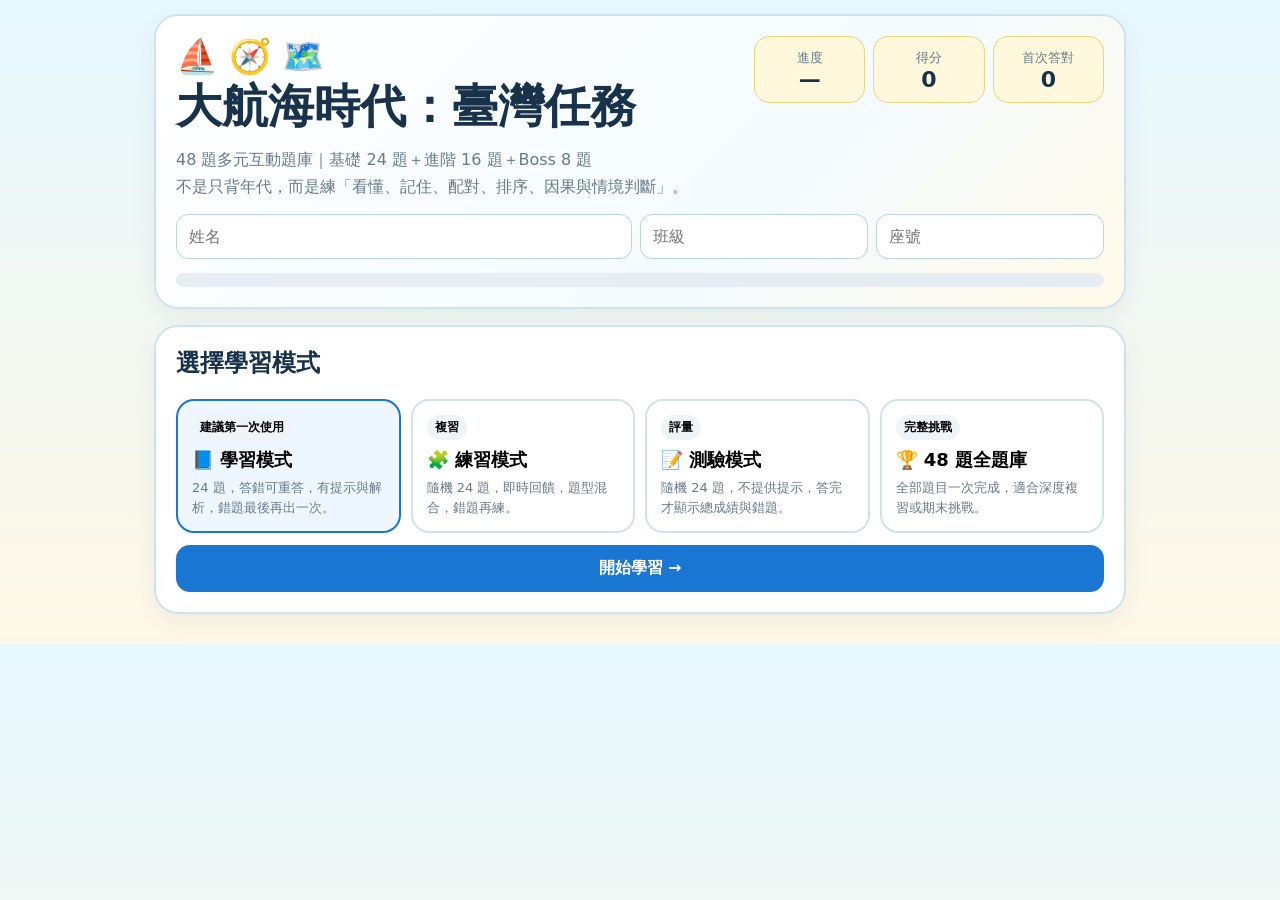
==== commit e8afed42: "Upgrade site to 48-question multi-mode learning system" ====
--- a/index.html
+++ b/index.html
@@ -1,76 +1 @@
-<!doctype html>
-<html lang="zh-Hant">
-<head>
-<meta charset="utf-8">
-<meta name="viewport" content="width=device-width,initial-scale=1">
-<title>大航海時代：臺灣任務｜16關圖像互動題庫</title>
-<style>
-:root{--ink:#18324a;--muted:#667b8b;--line:#cfe3ef;--blue:#1976d2;--green:#2e9b62;--gold:#f5b63c;--red:#d9534f;--bg:#edf9ff;--card:#fff}
-*{box-sizing:border-box}body{margin:0;font-family:"Noto Sans TC","PingFang TC","Microsoft JhengHei",system-ui,sans-serif;background:linear-gradient(180deg,#e6f7ff 0,#fff8e8 100%);color:var(--ink)}
-button,input{font:inherit}.wrap{max-width:980px;margin:auto;padding:14px}.card{background:rgba(255,255,255,.97);border:2px solid var(--line);border-radius:24px;padding:20px;margin-bottom:16px;box-shadow:0 8px 24px rgba(25,70,100,.07)}
-.hero{background:linear-gradient(135deg,#fff 0,#f4fbff 60%,#fff9e8 100%)}.head{display:flex;gap:18px;align-items:flex-start;justify-content:space-between;flex-wrap:wrap}.title{font-size:clamp(29px,6vw,48px);font-weight:950;margin:0}.sub{margin:.5rem 0 0;color:var(--muted);line-height:1.8}
-.stats{display:grid;grid-template-columns:repeat(3,1fr);gap:8px;min-width:min(100%,350px)}.stat{padding:10px;border-radius:15px;background:#fff8dc;border:1px solid #efd67b;text-align:center}.stat b{font-size:23px}.small{font-size:13px;color:var(--muted)}
-.identity{display:grid;grid-template-columns:2fr 1fr 1fr;gap:8px;margin-top:14px}.identity input{padding:12px;border:1px solid #b9d4e3;border-radius:12px}.progress{height:14px;background:#e7eef3;border-radius:99px;overflow:hidden;margin-top:14px}.bar{height:100%;width:0;background:linear-gradient(90deg,#2795dd,#49b979);transition:.25s}
-.chapter{font-weight:900;color:var(--blue);font-size:14px;margin-bottom:6px}.qtitle{font-size:clamp(24px,4.5vw,32px);margin:0;font-weight:950}.visual{margin:14px 0;border-radius:20px;overflow:hidden;border:2px solid #bcdbea;background:#f7fcff;aspect-ratio:2.28/1;min-height:0;position:relative}.visual img{position:absolute;left:0;top:-50%;width:100%;height:auto;max-height:none;display:block}.fallback{padding:28px;text-align:center;color:#527086;font-weight:850;line-height:1.6}.fallback .emoji{font-size:68px;display:block;margin-bottom:8px}.sourceTag{position:absolute;right:10px;bottom:10px;background:rgba(255,255,255,.9);border-radius:999px;padding:5px 9px;font-size:12px;font-weight:800;color:#4f6473}
-.qtext{font-size:19px;line-height:1.7;font-weight:800;margin:14px 0}.choices{display:grid;grid-template-columns:repeat(2,minmax(0,1fr));gap:10px}.choice{min-height:62px;border:2px solid var(--line);border-radius:15px;background:#fff;padding:12px 14px;text-align:left;font-weight:850;color:var(--ink);cursor:pointer}.choice:hover{border-color:#79bde5;transform:translateY(-1px)}.choice.correct{background:#e8f8ee;border-color:#4bad6c}.choice.wrong{background:#fff0ee;border-color:#df786f}.choice:disabled{cursor:default;opacity:.96;transform:none}.letter{display:inline-grid;place-items:center;width:31px;height:31px;border-radius:50%;color:#fff;margin-right:9px;font-weight:950}.choice:nth-child(1) .letter{background:#d94a43}.choice:nth-child(2) .letter{background:#2c7cd6}.choice:nth-child(3) .letter{background:#279958}.choice:nth-child(4) .letter{background:#ed7a2b}
-.feedback{min-height:34px;font-weight:900;line-height:1.6;margin-top:12px}.hint{display:none;background:#fff8dc;border:1px solid #e9d172;border-radius:14px;padding:12px;margin-top:10px;font-weight:750}.hint.show{display:block}.actions{display:flex;gap:10px;flex-wrap:wrap;margin-top:12px}.btn{border:0;border-radius:14px;padding:12px 18px;font-weight:900;cursor:pointer}.primary{background:var(--blue);color:#fff}.secondary{background:#edf4f8;color:var(--ink)}.ghost{background:#fff;border:1px solid var(--line)}.hidden{display:none!important}
-.timeline{display:grid;grid-template-columns:repeat(4,minmax(0,1fr));gap:8px;margin-top:10px}.order{border:2px solid var(--line);border-radius:14px;background:#fff;padding:10px;font-weight:900;cursor:pointer;min-height:86px}.order.selected{background:#e8f8ee;border-color:#4bad6c}.track{margin-top:10px;border:1px dashed #8fc8e7;background:#f6fbff;border-radius:14px;padding:12px;min-height:52px;font-weight:900}
-.result{display:none}.result.show{display:block}.grade{font-size:clamp(30px,6vw,50px);font-weight:950}.certificate{padding:20px;border:4px double #d5b257;border-radius:18px;background:#fffdf4;text-align:center;margin:14px 0}.review{display:grid;gap:9px}.reviewItem{border:1px solid var(--line);border-radius:12px;padding:10px 12px;background:#f8fbfd}.badgeRow{display:flex;flex-wrap:wrap;gap:7px}.badge{padding:7px 10px;border:1px solid #bdd8e7;border-radius:999px;background:#eef7fc;font-weight:850}
-.sheetGallery{display:grid;grid-template-columns:repeat(4,1fr);gap:8px;margin-top:12px}.sheetGallery img{width:100%;border-radius:12px;border:1px solid var(--line)}
-@media(max-width:720px){.wrap{padding:8px}.card{padding:15px;border-radius:18px}.choices{grid-template-columns:1fr}.identity{grid-template-columns:1fr}.timeline{grid-template-columns:repeat(2,1fr)}.sheetGallery{grid-template-columns:repeat(2,1fr)}.visual{min-height:0}.stats{width:100%}}
-</style>
-</head>
-<body>
-<main class="wrap">
-<section class="card hero">
-<div class="head"><div><div style="font-size:35px">⛵ 🧭 🗺️</div><h1 class="title">大航海時代：臺灣任務</h1><p class="sub">16 關圖像互動題庫｜每一關都有獨立圖像，只保留插圖重點，學生逐關答題、看提示、累積分數，最後查看錯題與完成證書。</p></div><div class="stats"><div class="stat"><span class="small">關卡</span><br><b id="stageStat">1/16</b></div><div class="stat"><span class="small">分數</span><br><b id="scoreStat">0</b></div><div class="stat"><span class="small">首次答對</span><br><b id="firstStat">0</b></div></div></div>
-<div class="identity"><input id="studentName" placeholder="姓名"><input id="studentClass" placeholder="班級"><input id="studentNo" placeholder="座號"></div>
-<div class="progress"><div class="bar" id="bar"></div></div>
-</section>
-<section class="card" id="game">
-<div class="chapter" id="chapter"></div><h2 class="qtitle" id="qtitle"></h2>
-<div class="visual" id="visual"></div><div class="qtext" id="qtext"></div>
-<div class="choices" id="choices"></div><div class="timeline hidden" id="timeline"></div><div class="track hidden" id="track"></div>
-<div class="feedback" id="feedback" aria-live="polite"></div><div class="hint" id="hintbox"></div>
-<div class="actions"><button class="btn secondary" id="hintBtn">💡 使用提示</button><button class="btn ghost" id="prevBtn">← 上一關</button><button class="btn primary hidden" id="nextBtn">下一關 →</button></div>
-</section>
-<section class="card result" id="result">
-<div class="grade" id="grade"></div><p id="summary"></p><div class="badgeRow" id="badges"></div>
-<div class="certificate"><div style="font-size:40px">🏆</div><h2>大航海時代航海家證書</h2><p id="certName"></p><p>完成「臺灣為什麼在大航海時代崛起？」16 關任務</p><p><b id="certScore"></b></p></div>
-<h3>錯題回顧</h3><div class="review" id="review"></div>
-<h3>16 張題卡總覽</h3><div class="sheetGallery" id="sheetGallery"></div>
-<div class="actions"><button class="btn primary" id="restartBtn">重新挑戰</button></div>
-</section>
-</main>
-<script>
-const cards=Array.from({length:16},(_,k)=>`images/q${String(k+1).padStart(2,'0')}.png?v=2`);
-const Q=[
-{c:'單元 A｜大航海時代與臺灣的重要性',t:'第 1 關｜新航路來了',q:'西元 16 世紀，歐洲國家主要透過什麼方式來到亞洲？',o:['新航路','高速鐵路','空中航線','陸上公路'],a:0,h:'想一想：大航海時代最重要的交通工具是船。',ok:'16 世紀歐洲國家透過新航路來到亞洲。',emoji:'⛵🌍',cap:'新航路與世界航線',sheet:0},
-{c:'單元 A｜大航海時代與臺灣的重要性',t:'第 2 關｜歐洲人想找什麼？',q:'歐洲國家來到亞洲，主要想尋找哪些商品？',o:['瓷器、絲綢、香料','牛奶、麵包、起司','石油、煤炭、天然氣','電腦、手機、晶片'],a:0,h:'看看青花瓷、布匹與香料這三種圖像。',ok:'瓷器、絲綢和香料都是當時重要的亞洲商品。',emoji:'🏺🧵🌶️',cap:'瓷器・絲綢・香料',sheet:0},
-{c:'單元 A｜大航海時代與臺灣的重要性',t:'第 3 關｜臺灣為什麼重要？',q:'臺灣在大航海時代受到各方重視，最重要的原因是什麼？',o:['位在航運要道','山很多','冬天很冷','人口最多'],a:0,h:'想想船隻往來亞洲時，臺灣的位置有什麼優勢？',ok:'臺灣位在航運要道，使海上貿易交流更加頻繁。',emoji:'🚢🗺️🚢',cap:'臺灣位在航運要道',sheet:0},
-{c:'單元 A｜大航海時代與臺灣的重要性',t:'第 4 關｜臺灣登上國際舞台',q:'因為臺灣位在航運要道，帶來哪一項結果？',o:['吸引各族群來臺建立據點','海上交通完全停止','沒有人願意來臺灣','臺灣與其他地區失去聯繫'],a:0,h:'航運越方便，往來的人通常會變多還是變少？',ok:'臺灣吸引不同族群來此活動與建立據點，逐漸登上國際舞台。',emoji:'🌏🤝⛵',cap:'各族群與商船來往',sheet:0},
-{c:'單元 B｜當時有哪些人來到臺灣？',t:'第 5 關｜誰原本就在臺灣？',q:'在大航海時代之前，原本就生活在臺灣的是誰？',o:['原住民','荷蘭人','西班牙人','清帝國官員'],a:0,h:'找出不是後來從海外來臺的族群。',ok:'原住民原本就生活在臺灣。',emoji:'🌿👥🏝️',cap:'原住民與山海村落',sheet:1},
-{c:'單元 B｜當時有哪些人來到臺灣？',t:'第 6 關｜漁民和原住民',q:'漁民到臺灣活動時，會和原住民做什麼？',o:['交換物品','建造城堡','設立承天府','派兵進攻'],a:0,h:'想想漁民帶著魚貨來到沿海，最可能進行什麼活動？',ok:'漁民會和原住民交換物品。',emoji:'🎣🐟⇄🏺',cap:'沿海交換物品',sheet:1},
-{c:'單元 B｜當時有哪些人來到臺灣？',t:'第 7 關｜海商與海盜',q:'中國、日本的海商與海盜，常把臺灣當作什麼？',o:['貿易據點','首都','皇宮','軍事學校'],a:0,h:'這些人主要從事海上活動與交易。',ok:'中國、日本的海商與海盜曾以臺灣作為貿易據點。',emoji:'⛵📦⚓',cap:'海商、海盜與港口貿易',sheet:1},
-{c:'單元 B｜當時有哪些人來到臺灣？',t:'第 8 關｜顏思齊、鄭芝龍',q:'顏思齊、鄭芝龍曾進行哪一項活動？',o:['招募漢人來臺開墾','建立熱蘭遮城','攻打鄭氏政權','把臺灣納入清帝國版圖'],a:0,h:'想想「顏思齊、鄭芝龍」和農田、開墾有什麼關係。',ok:'他們曾招募漢人來臺，在今日雲林、嘉義一帶開墾。',emoji:'👥🌾🐃',cap:'招募漢人來臺開墾',sheet:1},
-{c:'單元 C｜四大勢力依序來臺',t:'第 9 關｜1624 荷蘭人來臺',q:'荷蘭人在西元 1624 年來臺後，以哪裡作為根據地？',o:['臺南','基隆','淡水','花蓮'],a:0,h:'荷蘭人的主要據點在臺灣南部。',ok:'荷蘭人以臺南為根據地。',emoji:'🇳🇱🏰⚓',cap:'荷蘭人在臺南',sheet:2},
-{c:'單元 C｜四大勢力依序來臺',t:'第 10 關｜荷蘭人的建設與貿易',q:'下列哪一項是荷蘭人在臺灣進行的活動？',o:['建立熱蘭遮城、普羅民遮城','招募漢人開墾農田','與其他國家進行貿易','以上皆是'],a:3,h:'荷蘭人在臺活動不只一種，要把「建設、開墾、貿易」一起記。',ok:'荷蘭人在臺灣進行建設、開墾與貿易。',emoji:'🏰🌾🚢',cap:'熱蘭遮城・普羅民遮城・貿易',sheet:2},
-{c:'單元 C｜四大勢力依序來臺',t:'第 11 關｜1626 西班牙人來臺',q:'西班牙人在西元 1626 年進入臺灣後，主要活動在哪一區？',o:['北部','南部','東部','中部'],a:0,h:'記憶口訣可以想：「西班牙—北部」。',ok:'西班牙人主要進入臺灣北部活動。',emoji:'🇪🇸🧭🏝️',cap:'西班牙人在臺灣北部',sheet:2},
-{c:'單元 C｜四大勢力依序來臺',t:'第 12 關｜基隆與淡水',q:'西班牙人曾在哪兩個地方建立城堡，作為統治中心和貿易據點？',o:['基隆、淡水','臺南、高雄','嘉義、雲林','花蓮、臺東'],a:0,h:'這兩個地方都位在臺灣北部。',ok:'西班牙人在基隆、淡水建立城堡與據點。',emoji:'🏰基隆 ⚓ 淡水🏰',cap:'西班牙北部據點',sheet:2},
-{c:'單元 D｜鄭氏政權與清帝國',t:'第 13 關｜1662 鄭成功來臺',q:'鄭成功在西元 1662 年來臺後，首先迫使哪一個勢力退出臺灣？',o:['荷蘭人','西班牙人','清帝國','日本海商'],a:0,h:'想想 1624 年來臺、在臺南建立據點的是誰。',ok:'鄭成功攻打荷蘭人，迫使荷蘭人退出臺灣。',emoji:'⚔️鄭 🚢 🇳🇱',cap:'鄭成功攻荷',sheet:3},
-{c:'單元 D｜鄭氏政權與清帝國',t:'第 14 關｜承天府',q:'鄭成功來臺後，在臺南設立哪一個行政中心？',o:['承天府','熱蘭遮城','普羅民遮城','淡水城'],a:0,h:'這個名稱裡有一個「天」字。',ok:'鄭成功在臺南設立承天府，建立第一個在臺的漢人政權。',emoji:'🏯承天府',cap:'臺南承天府',sheet:3},
-{c:'單元 D｜鄭氏政權與清帝國',t:'第 15 關｜1684 臺灣納入清帝國',q:'鄭經過世後，鄭氏政權內部紛爭不斷，清帝國派誰帶兵進攻臺灣？',o:['施琅','鄭成功','顏思齊','鄭芝龍'],a:0,h:'找出屬於清帝國一方的人物。',ok:'清帝國派施琅帶兵進攻臺灣。',emoji:'🚩清 ⚓ 施琅',cap:'清帝國統治臺灣',sheet:3},
-{c:'單元 D｜綜合應用',t:'第 16 關｜最終 Boss：荷西鄭清時間軸',q:'請依照時間先後，把四個事件排出正確順序。',o:[],a:0,h:'記憶口訣：「航運要道最重要，荷西鄭清依序到。」',ok:'正確順序：1624 荷蘭 → 1626 西班牙 → 1662 鄭成功 → 1684 清帝國。',emoji:'1624 → 1626 → 1662 → 1684',cap:'荷西鄭清時間軸',sheet:3,type:'timeline'}
-];
-let i=0,score=0,first=0;const attempts=Array(16).fill(0),usedHint=Array(16).fill(false),mistakes=new Set(),answered=Array(16).fill(false),letters=['A','B','C','D'];
-const $=id=>document.getElementById(id);
-function renderVisual(q){const box=$('visual');box.innerHTML='';const img=new Image();img.src=cards[i];img.alt=q.cap;img.onload=()=>{box.innerHTML='';box.appendChild(img);const tag=document.createElement('span');tag.className='sourceTag';tag.textContent='圖像 '+String(i+1).padStart(2,'0')+'/16';box.appendChild(tag)};img.onerror=()=>{box.innerHTML=`<div class="fallback"><span class="emoji">${q.emoji}</span>${q.cap}<br><span class="small">題卡圖片尚未載入時會顯示此備援圖示</span></div>`}}
-function render(){if(i>=16){finish();return}const q=Q[i];$('game').classList.remove('hidden');$('result').classList.remove('show');$('chapter').textContent=q.c;$('qtitle').textContent=q.t;$('qtext').textContent=q.q;$('stageStat').textContent=(i+1)+'/16';$('scoreStat').textContent=score;$('firstStat').textContent=first;$('bar').style.width=(i/16*100)+'%';$('feedback').textContent='';$('hintbox').textContent=q.h;$('hintbox').classList.remove('show');$('hintBtn').disabled=answered[i];$('nextBtn').classList.toggle('hidden',!answered[i]);$('nextBtn').textContent=i===15?'查看結果 →':'下一關 →';$('prevBtn').disabled=i===0;renderVisual(q);$('choices').innerHTML='';$('timeline').innerHTML='';$('timeline').classList.add('hidden');$('track').classList.add('hidden');
-if(q.type==='timeline'){renderTimeline(q)}else{q.o.forEach((opt,idx)=>{const b=document.createElement('button');b.className='choice';b.innerHTML=`<span class="letter">${letters[idx]}</span>${opt}`;if(answered[i]){b.disabled=true;if(idx===q.a)b.classList.add('correct')}b.onclick=()=>choose(idx,b,q);$('choices').appendChild(b)})}}
-function choose(idx,b,q){if(answered[i])return;attempts[i]++;if(idx===q.a){answered[i]=true;b.classList.add('correct');document.querySelectorAll('.choice').forEach(x=>x.disabled=true);let pts=usedHint[i]?2:(attempts[i]===1?5:3);score+=pts;if(attempts[i]===1&&!usedHint[i])first++;$('feedback').textContent='✅ '+q.ok+'（+'+pts+' 分）';$('nextBtn').classList.remove('hidden');$('hintBtn').disabled=true}else{b.classList.add('wrong');mistakes.add(i);$('feedback').textContent='❌ 再想一下，可以使用提示後再答。';setTimeout(()=>b.classList.remove('wrong'),700)}$('scoreStat').textContent=score;$('firstStat').textContent=first}
-function renderTimeline(q){$('timeline').classList.remove('hidden');$('track').classList.remove('hidden');$('choices').innerHTML='';const vals=[['1662','鄭成功'],['1624','荷蘭'],['1684','清帝國'],['1626','西班牙']];const order=[];$('track').textContent=answered[i]?'1624 荷蘭 → 1626 西班牙 → 1662 鄭成功 → 1684 清帝國':'你的排序：尚未開始';vals.forEach(v=>{const b=document.createElement('button');b.className='order';b.innerHTML=v[0]+'<br>'+v[1];if(answered[i])b.disabled=true;b.onclick=()=>{if(answered[i]||b.classList.contains('selected'))return;order.push(v[0]);b.classList.add('selected');$('track').textContent='你的排序：'+order.join(' → ');if(order.length===4){attempts[i]++;const correct=order.join(',')==='1624,1626,1662,1684';if(correct){answered[i]=true;let pts=usedHint[i]?2:(attempts[i]===1?20:12);score+=pts;if(attempts[i]===1&&!usedHint[i])first++;$('feedback').textContent='🏆 '+q.ok+'（Boss 獎勵 +'+pts+' 分）';document.querySelectorAll('.order').forEach(x=>x.disabled=true);$('nextBtn').classList.remove('hidden');$('hintBtn').disabled=true}else{mistakes.add(i);$('feedback').textContent='❌ 順序不對，再試一次。';setTimeout(()=>{order.length=0;document.querySelectorAll('.order').forEach(x=>x.classList.remove('selected'));$('track').textContent='你的排序：重新開始'},700)}}};$('timeline').appendChild(b)})}
-$('hintBtn').onclick=()=>{usedHint[i]=true;$('hintbox').classList.add('show')};$('nextBtn').onclick=()=>{i++;render();window.scrollTo({top:0,behavior:'smooth'})};$('prevBtn').onclick=()=>{if(i>0){i--;render();window.scrollTo({top:0,behavior:'smooth'})}};
-function finish(){$('game').classList.add('hidden');$('result').classList.add('show');$('bar').style.width='100%';$('stageStat').textContent='16/16';const max=95;const pct=Math.round(score/max*100);let g=pct>=90?'🌟 航海王':pct>=75?'⛵ 航海高手':pct>=60?'🧭 航海小尖兵':'🗺️ 再挑戰一次';$('grade').textContent=g;$('summary').textContent=`總分 ${score}/${max}（${pct}%），第一次且未使用提示答對 ${first}/16。`;$('certName').textContent=`${$('studentClass').value||'____班'} ${$('studentNo').value||'__號'} ${$('studentName').value||'________'} 同學`;$('certScore').textContent=`成績：${score}/${max}`;$('badges').innerHTML=`<span class="badge">首次答對 ${first}</span><span class="badge">錯題 ${mistakes.size}</span><span class="badge">完成 16 關</span>`;const r=$('review');r.innerHTML='';if(!mistakes.size)r.innerHTML='<div class="reviewItem">🎉 沒有錯題，全部一次通關！</div>';else[...mistakes].forEach(n=>{const q=Q[n],d=document.createElement('div');d.className='reviewItem';d.innerHTML=`<b>${q.t}</b><br>${q.ok}`;r.appendChild(d)});const gbox=$('sheetGallery');gbox.innerHTML='';cards.forEach((src,k)=>{const im=new Image();im.src=src;im.alt=`題卡 ${String(k+1).padStart(2,'0')}`;im.onerror=()=>im.remove();gbox.appendChild(im)});window.scrollTo({top:0,behavior:'smooth'})}
-$('restartBtn').onclick=()=>location.reload();render();
-</script>
-</body></html>+<!doctype html><html lang="zh-Hant"><head><meta charset="utf-8"><meta name="viewport" content="width=device-width,initial-scale=1"><title>大航海時代：臺灣任務｜48題多元互動題庫</title><link rel="stylesheet" href="app.css?v=4"></head><body><main class="wrap"><section class="card hero"><div class="head"><div><div style="font-size:34px">⛵ 🧭 🗺️</div><h1 class="title">大航海時代：臺灣任務</h1><p class="sub">48 題多元互動題庫｜基礎 24 題＋進階 16 題＋Boss 8 題<br>不是只背年代，而是練「看懂、記住、配對、排序、因果與情境判斷」。</p></div><div class="stats"><div class="stat"><span class="small">進度</span><br><b id="stageStat">—</b></div><div class="stat"><span class="small">得分</span><br><b id="scoreStat">0</b></div><div class="stat"><span class="small">首次答對</span><br><b id="firstStat">0</b></div></div></div><div class="identity"><input id="studentName" placeholder="姓名"><input id="studentClass" placeholder="班級"><input id="studentNo" placeholder="座號"></div><div class="progress"><div class="bar" id="bar"></div></div></section><section class="card" id="modePanel"><h2 style="margin-top:0">選擇學習模式</h2><div class="modeGrid"><button class="mode active" data-mode="learn"><span class="modeTag">建議第一次使用</span><b>📘 學習模式</b><span class="small">24 題，答錯可重答，有提示與解析，錯題最後再出一次。</span></button><button class="mode" data-mode="practice"><span class="modeTag">複習</span><b>🧩 練習模式</b><span class="small">隨機 24 題，即時回饋，題型混合，錯題再練。</span></button><button class="mode" data-mode="test"><span class="modeTag">評量</span><b>📝 測驗模式</b><span class="small">隨機 24 題，不提供提示，答完才顯示總成績與錯題。</span></button><button class="mode" data-mode="full"><span class="modeTag">完整挑戰</span><b>🏆 48 題全題庫</b><span class="small">全部題目一次完成，適合深度複習或期末挑戰。</span></button></div><button class="start" id="startBtn">開始學習 →</button></section><section class="card hidden" id="game"><div class="chapter" id="chapter"></div><h2 class="qtitle" id="qtitle"></h2><div class="meta"><span class="pill" id="levelPill"></span><span class="pill" id="typePill"></span></div><div class="visual" id="visual"></div><div class="qtext" id="qtext"></div><div id="answerArea"></div><div class="feedback" id="feedback" aria-live="polite"></div><div class="hint" id="hintbox"></div><div class="actions"><button class="btn secondary" id="hintBtn">💡 使用提示</button><button class="btn ghost" id="prevBtn">← 上一題</button><button class="btn primary hidden" id="nextBtn">下一題 →</button></div></section><section class="card result" id="result"><div class="grade" id="grade"></div><p id="summary"></p><div class="reportGrid"><div class="reportBox"><span class="small">正確率</span><br><b id="accuracy">0%</b></div><div class="reportBox"><span class="small">首次答對</span><br><b id="firstReport">0</b></div><div class="reportBox"><span class="small">錯題數</span><br><b id="wrongReport">0</b></div></div><div class="badgeRow" id="badges"></div><div class="certificate"><div style="font-size:40px">🏆</div><h2>大航海時代學習證書</h2><p id="certName"></p><p id="certMode"></p><p><b id="certScore"></b></p></div><h3>錯題回顧</h3><div class="review" id="review"></div><div class="actions"><button class="btn primary" id="restartBtn">重新選擇模式</button></div></section></main><script src="questions.js?v=4"></script><script src="app.js?v=4"></script></body></html>
--- a/app.css
+++ b/app.css
@@ -0,0 +1 @@
+:root{--ink:#17324a;--muted:#667b8b;--line:#cfe3ef;--blue:#1976d2;--green:#2f9b62;--gold:#f2b43d;--red:#d9534f;--purple:#7b61c8;--bg:#edf9ff;--card:#fff}*{box-sizing:border-box}body{margin:0;font-family:"Noto Sans TC","PingFang TC","Microsoft JhengHei",system-ui,sans-serif;background:linear-gradient(180deg,#e7f8ff,#fff8e7);color:var(--ink)}button,input,select{font:inherit}.wrap{max-width:1000px;margin:auto;padding:14px}.card{background:#fff;border:2px solid var(--line);border-radius:24px;padding:20px;margin-bottom:16px;box-shadow:0 8px 24px rgba(25,70,100,.07)}.hero{background:linear-gradient(135deg,#fff,#f4fbff 62%,#fff9e8)}.head{display:flex;gap:16px;justify-content:space-between;align-items:flex-start;flex-wrap:wrap}.title{font-size:clamp(28px,6vw,46px);font-weight:950;margin:0}.sub{color:var(--muted);line-height:1.7;margin:.5rem 0 0}.stats{display:grid;grid-template-columns:repeat(3,1fr);gap:8px;min-width:min(100%,350px)}.stat{padding:10px;border-radius:15px;background:#fff8dc;border:1px solid #efd67b;text-align:center}.stat b{font-size:22px}.small{font-size:13px;color:var(--muted)}.identity{display:grid;grid-template-columns:2fr 1fr 1fr;gap:8px;margin-top:14px}.identity input{padding:12px;border:1px solid #b9d4e3;border-radius:12px}.progress{height:14px;background:#e7eef3;border-radius:99px;overflow:hidden;margin-top:14px}.bar{height:100%;width:0;background:linear-gradient(90deg,#2795dd,#49b979);transition:.25s}.modeGrid{display:grid;grid-template-columns:repeat(4,1fr);gap:10px}.mode{border:2px solid var(--line);border-radius:18px;padding:14px;background:#fff;cursor:pointer;text-align:left}.mode:hover{border-color:#78bce5}.mode b{display:block;font-size:18px;margin-bottom:5px}.mode.active{border-color:var(--blue);background:#eef7ff}.modeTag{display:inline-block;padding:4px 8px;border-radius:999px;background:#eef4f8;font-size:12px;font-weight:900;margin-bottom:8px}.start{width:100%;margin-top:12px;background:var(--blue);color:#fff;border:0;border-radius:14px;padding:13px 18px;font-weight:900;cursor:pointer}.chapter{font-weight:900;color:var(--blue);font-size:14px;margin-bottom:5px}.qtitle{font-size:clamp(23px,4.5vw,31px);margin:0;font-weight:950}.meta{display:flex;gap:8px;flex-wrap:wrap;margin:7px 0}.pill{font-size:12px;font-weight:900;padding:5px 9px;border-radius:999px;background:#eef7fc;border:1px solid #bdd9e9}.pill.advanced{background:#f7f0ff;border-color:#d6c5f4}.pill.boss{background:#fff3dc;border-color:#f0cd83}.visual{margin:13px 0;border-radius:20px;overflow:hidden;border:2px solid #bcdbea;background:#f7fcff;min-height:220px;display:grid;place-items:center;position:relative}.visual img{width:100%;height:100%;max-height:360px;object-fit:cover;display:block}.fallback{padding:28px;text-align:center;color:#527086;font-weight:850;line-height:1.6}.fallback .emoji{font-size:62px;display:block}.sourceTag{position:absolute;right:9px;bottom:9px;background:rgba(255,255,255,.92);border-radius:999px;padding:5px 9px;font-size:12px;font-weight:800}.qtext{font-size:19px;line-height:1.7;font-weight:850;margin:12px 0}.choices{display:grid;grid-template-columns:repeat(2,minmax(0,1fr));gap:10px}.choice{min-height:58px;border:2px solid var(--line);border-radius:15px;background:#fff;padding:11px 13px;text-align:left;font-weight:850;color:var(--ink);cursor:pointer}.choice:hover{border-color:#79bde5}.choice.correct{background:#e8f8ee;border-color:#4bad6c}.choice.wrong{background:#fff0ee;border-color:#df786f}.choice:disabled{cursor:default;opacity:.95}.letter{display:inline-grid;place-items:center;width:30px;height:30px;border-radius:50%;color:#fff;margin-right:8px;font-weight:950}.choice:nth-child(1) .letter{background:#d94a43}.choice:nth-child(2) .letter{background:#2c7cd6}.choice:nth-child(3) .letter{background:#279958}.choice:nth-child(4) .letter{background:#ed7a2b}.choice:nth-child(5) .letter{background:#7b61c8}.multiList{display:grid;gap:9px}.multiItem{display:flex;gap:10px;align-items:flex-start;border:2px solid var(--line);border-radius:14px;padding:11px;background:#fff;font-weight:800}.multiItem input{width:20px;height:20px;margin-top:2px}.pairGrid{display:grid;gap:10px}.pairRow{display:grid;grid-template-columns:1.2fr 1fr;gap:9px;align-items:center;border:1px solid var(--line);border-radius:13px;padding:10px;background:#fbfdff}.pairRow select{padding:10px;border:1px solid #b9d4e3;border-radius:10px;background:white}.sequence{display:grid;grid-template-columns:repeat(4,minmax(0,1fr));gap:8px}.seqBtn{border:2px solid var(--line);border-radius:14px;background:#fff;padding:10px;font-weight:900;cursor:pointer;min-height:82px}.seqBtn.selected{background:#e8f8ee;border-color:#4bad6c}.track{margin-top:10px;border:1px dashed #8fc8e7;background:#f6fbff;border-radius:14px;padding:12px;min-height:50px;font-weight:900;line-height:1.7}.feedback{min-height:34px;font-weight:900;line-height:1.6;margin-top:11px}.hint{display:none;background:#fff8dc;border:1px solid #e9d172;border-radius:14px;padding:12px;margin-top:10px;font-weight:750}.hint.show{display:block}.actions{display:flex;gap:9px;flex-wrap:wrap;margin-top:12px}.btn{border:0;border-radius:14px;padding:11px 16px;font-weight:900;cursor:pointer}.primary{background:var(--blue);color:#fff}.secondary{background:#edf4f8;color:var(--ink)}.ghost{background:#fff;border:1px solid var(--line)}.hidden{display:none!important}.result{display:none}.result.show{display:block}.grade{font-size:clamp(30px,6vw,50px);font-weight:950}.certificate{padding:20px;border:4px double #d5b257;border-radius:18px;background:#fffdf4;text-align:center;margin:14px 0}.review{display:grid;gap:9px}.reviewItem{border:1px solid var(--line);border-radius:12px;padding:10px 12px;background:#f8fbfd}.badgeRow{display:flex;flex-wrap:wrap;gap:7px}.badge{padding:7px 10px;border:1px solid #bdd8e7;border-radius:999px;background:#eef7fc;font-weight:850}.reportGrid{display:grid;grid-template-columns:repeat(3,1fr);gap:9px;margin:12px 0}.reportBox{border:1px solid var(--line);border-radius:13px;padding:12px;background:#fafcfe;text-align:center}.reportBox b{font-size:24px}@media(max-width:760px){.wrap{padding:8px}.card{padding:15px;border-radius:18px}.modeGrid{grid-template-columns:1fr 1fr}.choices{grid-template-columns:1fr}.identity{grid-template-columns:1fr}.sequence{grid-template-columns:1fr 1fr}.pairRow{grid-template-columns:1fr}.stats,.reportGrid{width:100%;grid-template-columns:repeat(3,1fr)}.visual{min-height:180px}}
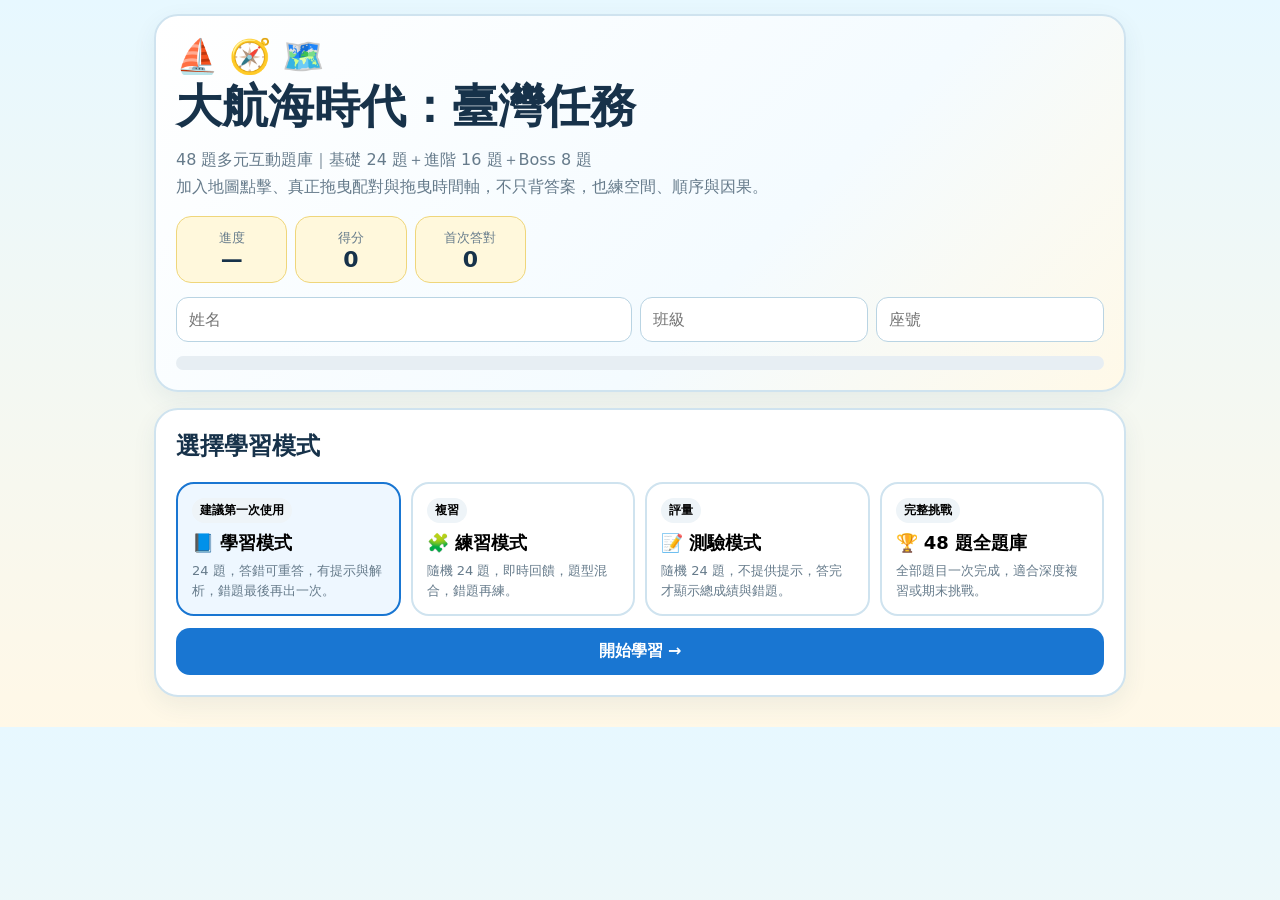
==== commit 2e2db2fe: "Enable map click and drag interaction version" ====
--- a/index.html
+++ b/index.html
@@ -1 +1 @@
-<!doctype html><html lang="zh-Hant"><head><meta charset="utf-8"><meta name="viewport" content="width=device-width,initial-scale=1"><title>大航海時代：臺灣任務｜48題多元互動題庫</title><link rel="stylesheet" href="app.css?v=4"></head><body><main class="wrap"><section class="card hero"><div class="head"><div><div style="font-size:34px">⛵ 🧭 🗺️</div><h1 class="title">大航海時代：臺灣任務</h1><p class="sub">48 題多元互動題庫｜基礎 24 題＋進階 16 題＋Boss 8 題<br>不是只背年代，而是練「看懂、記住、配對、排序、因果與情境判斷」。</p></div><div class="stats"><div class="stat"><span class="small">進度</span><br><b id="stageStat">—</b></div><div class="stat"><span class="small">得分</span><br><b id="scoreStat">0</b></div><div class="stat"><span class="small">首次答對</span><br><b id="firstStat">0</b></div></div></div><div class="identity"><input id="studentName" placeholder="姓名"><input id="studentClass" placeholder="班級"><input id="studentNo" placeholder="座號"></div><div class="progress"><div class="bar" id="bar"></div></div></section><section class="card" id="modePanel"><h2 style="margin-top:0">選擇學習模式</h2><div class="modeGrid"><button class="mode active" data-mode="learn"><span class="modeTag">建議第一次使用</span><b>📘 學習模式</b><span class="small">24 題，答錯可重答，有提示與解析，錯題最後再出一次。</span></button><button class="mode" data-mode="practice"><span class="modeTag">複習</span><b>🧩 練習模式</b><span class="small">隨機 24 題，即時回饋，題型混合，錯題再練。</span></button><button class="mode" data-mode="test"><span class="modeTag">評量</span><b>📝 測驗模式</b><span class="small">隨機 24 題，不提供提示，答完才顯示總成績與錯題。</span></button><button class="mode" data-mode="full"><span class="modeTag">完整挑戰</span><b>🏆 48 題全題庫</b><span class="small">全部題目一次完成，適合深度複習或期末挑戰。</span></button></div><button class="start" id="startBtn">開始學習 →</button></section><section class="card hidden" id="game"><div class="chapter" id="chapter"></div><h2 class="qtitle" id="qtitle"></h2><div class="meta"><span class="pill" id="levelPill"></span><span class="pill" id="typePill"></span></div><div class="visual" id="visual"></div><div class="qtext" id="qtext"></div><div id="answerArea"></div><div class="feedback" id="feedback" aria-live="polite"></div><div class="hint" id="hintbox"></div><div class="actions"><button class="btn secondary" id="hintBtn">💡 使用提示</button><button class="btn ghost" id="prevBtn">← 上一題</button><button class="btn primary hidden" id="nextBtn">下一題 →</button></div></section><section class="card result" id="result"><div class="grade" id="grade"></div><p id="summary"></p><div class="reportGrid"><div class="reportBox"><span class="small">正確率</span><br><b id="accuracy">0%</b></div><div class="reportBox"><span class="small">首次答對</span><br><b id="firstReport">0</b></div><div class="reportBox"><span class="small">錯題數</span><br><b id="wrongReport">0</b></div></div><div class="badgeRow" id="badges"></div><div class="certificate"><div style="font-size:40px">🏆</div><h2>大航海時代學習證書</h2><p id="certName"></p><p id="certMode"></p><p><b id="certScore"></b></p></div><h3>錯題回顧</h3><div class="review" id="review"></div><div class="actions"><button class="btn primary" id="restartBtn">重新選擇模式</button></div></section></main><script src="questions.js?v=4"></script><script src="app.js?v=4"></script></body></html>+<!doctype html><html lang="zh-Hant"><head><meta charset="utf-8"><meta name="viewport" content="width=device-width,initial-scale=1"><title>大航海時代：臺灣任務｜48題多元互動題庫</title><link rel="stylesheet" href="app.css?v=5"><link rel="stylesheet" href="interactions.css?v=5"></head><body><main class="wrap"><section class="card hero"><div class="head"><div><div style="font-size:34px">⛵ 🧭 🗺️</div><h1 class="title">大航海時代：臺灣任務</h1><p class="sub">48 題多元互動題庫｜基礎 24 題＋進階 16 題＋Boss 8 題<br>加入地圖點擊、真正拖曳配對與拖曳時間軸，不只背答案，也練空間、順序與因果。</p></div><div class="stats"><div class="stat"><span class="small">進度</span><br><b id="stageStat">—</b></div><div class="stat"><span class="small">得分</span><br><b id="scoreStat">0</b></div><div class="stat"><span class="small">首次答對</span><br><b id="firstStat">0</b></div></div></div><div class="identity"><input id="studentName" placeholder="姓名"><input id="studentClass" placeholder="班級"><input id="studentNo" placeholder="座號"></div><div class="progress"><div class="bar" id="bar"></div></div></section><section class="card" id="modePanel"><h2 style="margin-top:0">選擇學習模式</h2><div class="modeGrid"><button class="mode active" data-mode="learn"><span class="modeTag">建議第一次使用</span><b>📘 學習模式</b><span class="small">24 題，答錯可重答，有提示與解析，錯題最後再出一次。</span></button><button class="mode" data-mode="practice"><span class="modeTag">複習</span><b>🧩 練習模式</b><span class="small">隨機 24 題，即時回饋，題型混合，錯題再練。</span></button><button class="mode" data-mode="test"><span class="modeTag">評量</span><b>📝 測驗模式</b><span class="small">隨機 24 題，不提供提示，答完才顯示總成績與錯題。</span></button><button class="mode" data-mode="full"><span class="modeTag">完整挑戰</span><b>🏆 48 題全題庫</b><span class="small">全部題目一次完成，適合深度複習或期末挑戰。</span></button></div><button class="start" id="startBtn">開始學習 →</button></section><section class="card hidden" id="game"><div class="chapter" id="chapter"></div><h2 class="qtitle" id="qtitle"></h2><div class="meta"><span class="pill" id="levelPill"></span><span class="pill" id="typePill"></span></div><div class="visual" id="visual"></div><div class="qtext" id="qtext"></div><div id="answerArea"></div><div class="feedback" id="feedback" aria-live="polite"></div><div class="hint" id="hintbox"></div><div class="actions"><button class="btn secondary" id="hintBtn">💡 使用提示</button><button class="btn ghost hidden" id="prevBtn">← 上一題</button><button class="btn primary hidden" id="nextBtn">下一題 →</button></div></section><section class="card result" id="result"><div class="grade" id="grade"></div><p id="summary"></p><div class="reportGrid"><div class="reportBox"><span class="small">正確率</span><br><b id="accuracy">0%</b></div><div class="reportBox"><span class="small">首次答對</span><br><b id="firstReport">0</b></div><div class="reportBox"><span class="small">錯題數</span><br><b id="wrongReport">0</b></div></div><div class="badgeRow" id="badges"></div><div class="certificate"><div style="font-size:40px">🏆</div><h2>大航海時代學習證書</h2><p id="certName"></p><p id="certMode"></p><p><b id="certScore"></b></p></div><h3>錯題回顧</h3><div class="review" id="review"></div><div class="actions"><button class="btn primary" id="restartBtn">重新選擇模式</button></div></section></main><script src="questions.js?v=5"></script><script src="app3.js?v=5"></script></body></html>
--- a/interactions.css
+++ b/interactions.css
@@ -0,0 +1 @@
+.interactionNote{margin:8px 0 12px;padding:9px 12px;border-radius:12px;background:#eef8ff;color:#466579;font-weight:750}.dragPool{display:flex;flex-wrap:wrap;gap:9px;padding:12px;border:1px dashed #9fc8df;border-radius:15px;background:#f8fcff;margin-bottom:12px}.dragChip{border:2px solid #b8d5e6;background:#fff;border-radius:14px;padding:10px 12px;font-weight:850;color:#18324a;cursor:grab}.dragChip.dragging{opacity:.45}.dragChip.tapSelected{outline:4px solid #ffd760}.dragChip.used{opacity:.45}.dragBoard{display:grid;gap:10px}.dragRow{display:grid;grid-template-columns:minmax(150px,1fr) minmax(190px,1.2fr);gap:10px;align-items:center}.dragPrompt{font-weight:900}.dropZone,.sequenceSlot{min-height:58px;border:2px dashed #9abfd4;border-radius:14px;display:flex;align-items:center;justify-content:center;text-align:center;padding:9px;background:#fff}.dropZone.over,.sequenceSlot.over,.mapDrop.over{background:#fff7cf;border-color:#e9bb38}.dropZone.filled,.sequenceSlot.filled,.mapDrop.filled{background:#e9f8ee;border-style:solid;border-color:#58aa75}.sequenceSlots{display:grid;grid-template-columns:repeat(auto-fit,minmax(130px,1fr));gap:9px;margin-bottom:12px}.sequenceSlot{position:relative;padding-top:25px}.slotNo{position:absolute;top:5px;left:8px;width:24px;height:24px;border-radius:50%;background:#1976d2;color:white;display:grid;place-items:center;font-weight:900}.sequenceChip{display:flex;flex-direction:column;gap:3px}.twMap{position:relative;width:min(100%,540px);height:520px;margin:12px auto 16px;background:linear-gradient(#dff5ff,#cfeeff);border:2px solid #a7d4eb;border-radius:24px;overflow:hidden}.island{position:absolute;left:43%;top:8%;width:19%;height:82%;background:linear-gradient(160deg,#9fd18b,#68b66d);border:4px solid #4d9b61;border-radius:48% 52% 52% 48% / 12% 15% 85% 88%;transform:rotate(11deg);box-shadow:0 5px 12px rgba(0,0,0,.12)}.northLabel,.southLabel{position:absolute;left:50%;transform:translateX(-50%) rotate(-11deg);font-size:12px;font-weight:900;color:#275638}.northLabel{top:5%}.southLabel{bottom:5%}.mapPin{position:absolute;z-index:3;border:2px solid #fff;background:#1976d2;color:#fff;border-radius:999px;padding:7px 11px;font-weight:900;box-shadow:0 3px 8px rgba(0,0,0,.18);cursor:pointer}.mapPin.selected{background:#f59f21;transform:scale(1.08)}.northEast{top:12%;left:58%}.northWest{top:16%;left:35%}.centralWest{top:48%;left:30%}.south{top:79%;left:43%}.northArea{top:18%;left:38%}.centralArea{top:48%;left:57%}.southArea{top:76%;left:43%}.eastArea{top:48%;left:65%}.mapDrop{position:absolute;z-index:4;width:150px;min-height:72px;border:2px dashed #416b84;border-radius:14px;background:rgba(255,255,255,.93);padding:8px;text-align:center;display:flex;flex-direction:column;justify-content:center}.mapDrop b{font-size:15px}.mapDrop span{font-size:12px;color:#577083}.mapDrop.northArea{top:13%;left:52%}.mapDrop.centralWest{top:43%;left:13%}.mapDrop.southArea{top:75%;left:47%}@media(max-width:650px){.dragRow{grid-template-columns:1fr}.twMap{height:430px}.mapDrop{width:125px}.mapDrop.centralWest{left:5%}.mapDrop.northArea{left:53%}.sequenceSlots{grid-template-columns:1fr 1fr}}
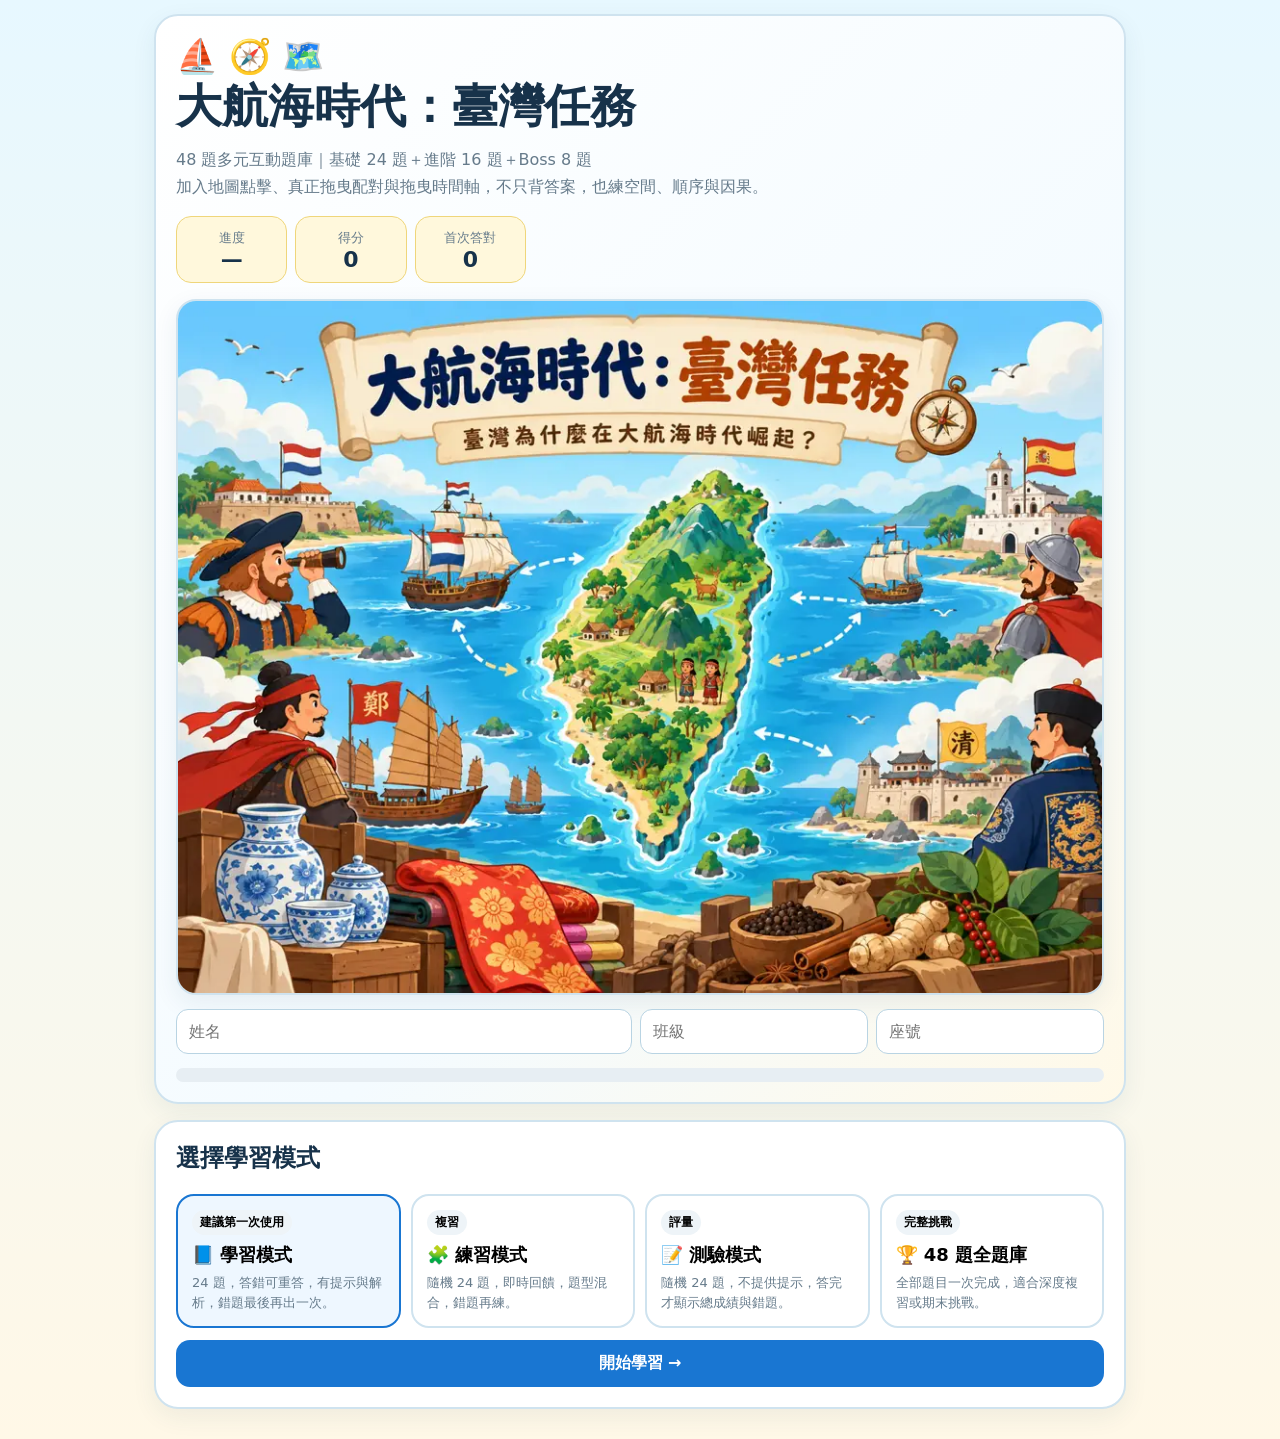
==== commit 8518d371: "Load new 48-question visual system and certificate" ====
--- a/index.html
+++ b/index.html
@@ -1 +1 @@
-<!doctype html><html lang="zh-Hant"><head><meta charset="utf-8"><meta name="viewport" content="width=device-width,initial-scale=1"><title>大航海時代：臺灣任務｜48題多元互動題庫</title><link rel="stylesheet" href="app.css?v=5"><link rel="stylesheet" href="interactions.css?v=5"></head><body><main class="wrap"><section class="card hero"><div class="head"><div><div style="font-size:34px">⛵ 🧭 🗺️</div><h1 class="title">大航海時代：臺灣任務</h1><p class="sub">48 題多元互動題庫｜基礎 24 題＋進階 16 題＋Boss 8 題<br>加入地圖點擊、真正拖曳配對與拖曳時間軸，不只背答案，也練空間、順序與因果。</p></div><div class="stats"><div class="stat"><span class="small">進度</span><br><b id="stageStat">—</b></div><div class="stat"><span class="small">得分</span><br><b id="scoreStat">0</b></div><div class="stat"><span class="small">首次答對</span><br><b id="firstStat">0</b></div></div></div><div class="identity"><input id="studentName" placeholder="姓名"><input id="studentClass" placeholder="班級"><input id="studentNo" placeholder="座號"></div><div class="progress"><div class="bar" id="bar"></div></div></section><section class="card" id="modePanel"><h2 style="margin-top:0">選擇學習模式</h2><div class="modeGrid"><button class="mode active" data-mode="learn"><span class="modeTag">建議第一次使用</span><b>📘 學習模式</b><span class="small">24 題，答錯可重答，有提示與解析，錯題最後再出一次。</span></button><button class="mode" data-mode="practice"><span class="modeTag">複習</span><b>🧩 練習模式</b><span class="small">隨機 24 題，即時回饋，題型混合，錯題再練。</span></button><button class="mode" data-mode="test"><span class="modeTag">評量</span><b>📝 測驗模式</b><span class="small">隨機 24 題，不提供提示，答完才顯示總成績與錯題。</span></button><button class="mode" data-mode="full"><span class="modeTag">完整挑戰</span><b>🏆 48 題全題庫</b><span class="small">全部題目一次完成，適合深度複習或期末挑戰。</span></button></div><button class="start" id="startBtn">開始學習 →</button></section><section class="card hidden" id="game"><div class="chapter" id="chapter"></div><h2 class="qtitle" id="qtitle"></h2><div class="meta"><span class="pill" id="levelPill"></span><span class="pill" id="typePill"></span></div><div class="visual" id="visual"></div><div class="qtext" id="qtext"></div><div id="answerArea"></div><div class="feedback" id="feedback" aria-live="polite"></div><div class="hint" id="hintbox"></div><div class="actions"><button class="btn secondary" id="hintBtn">💡 使用提示</button><button class="btn ghost hidden" id="prevBtn">← 上一題</button><button class="btn primary hidden" id="nextBtn">下一題 →</button></div></section><section class="card result" id="result"><div class="grade" id="grade"></div><p id="summary"></p><div class="reportGrid"><div class="reportBox"><span class="small">正確率</span><br><b id="accuracy">0%</b></div><div class="reportBox"><span class="small">首次答對</span><br><b id="firstReport">0</b></div><div class="reportBox"><span class="small">錯題數</span><br><b id="wrongReport">0</b></div></div><div class="badgeRow" id="badges"></div><div class="certificate"><div style="font-size:40px">🏆</div><h2>大航海時代學習證書</h2><p id="certName"></p><p id="certMode"></p><p><b id="certScore"></b></p></div><h3>錯題回顧</h3><div class="review" id="review"></div><div class="actions"><button class="btn primary" id="restartBtn">重新選擇模式</button></div></section></main><script src="questions.js?v=5"></script><script src="app3.js?v=5"></script></body></html>+<!doctype html><html lang="zh-Hant"><head><meta charset="utf-8"><meta name="viewport" content="width=device-width,initial-scale=1"><title>大航海時代：臺灣任務｜48題多元互動題庫</title><link rel="stylesheet" href="app.css?v=5"><link rel="stylesheet" href="interactions.css?v=5"></head><body><main class="wrap"><section class="card hero"><div class="head"><div><div style="font-size:34px">⛵ 🧭 🗺️</div><h1 class="title">大航海時代：臺灣任務</h1><p class="sub">48 題多元互動題庫｜基礎 24 題＋進階 16 題＋Boss 8 題<br>加入地圖點擊、真正拖曳配對與拖曳時間軸，不只背答案，也練空間、順序與因果。</p></div><div class="stats"><div class="stat"><span class="small">進度</span><br><b id="stageStat">—</b></div><div class="stat"><span class="small">得分</span><br><b id="scoreStat">0</b></div><div class="stat"><span class="small">首次答對</span><br><b id="firstStat">0</b></div></div></div><div class="identity"><input id="studentName" placeholder="姓名"><input id="studentClass" placeholder="班級"><input id="studentNo" placeholder="座號"></div><div class="progress"><div class="bar" id="bar"></div></div></section><section class="card" id="modePanel"><h2 style="margin-top:0">選擇學習模式</h2><div class="modeGrid"><button class="mode active" data-mode="learn"><span class="modeTag">建議第一次使用</span><b>📘 學習模式</b><span class="small">24 題，答錯可重答，有提示與解析，錯題最後再出一次。</span></button><button class="mode" data-mode="practice"><span class="modeTag">複習</span><b>🧩 練習模式</b><span class="small">隨機 24 題，即時回饋，題型混合，錯題再練。</span></button><button class="mode" data-mode="test"><span class="modeTag">評量</span><b>📝 測驗模式</b><span class="small">隨機 24 題，不提供提示，答完才顯示總成績與錯題。</span></button><button class="mode" data-mode="full"><span class="modeTag">完整挑戰</span><b>🏆 48 題全題庫</b><span class="small">全部題目一次完成，適合深度複習或期末挑戰。</span></button></div><button class="start" id="startBtn">開始學習 →</button></section><section class="card hidden" id="game"><div class="chapter" id="chapter"></div><h2 class="qtitle" id="qtitle"></h2><div class="meta"><span class="pill" id="levelPill"></span><span class="pill" id="typePill"></span></div><div class="visual" id="visual"></div><div class="qtext" id="qtext"></div><div id="answerArea"></div><div class="feedback" id="feedback" aria-live="polite"></div><div class="hint" id="hintbox"></div><div class="actions"><button class="btn secondary" id="hintBtn">💡 使用提示</button><button class="btn ghost hidden" id="prevBtn">← 上一題</button><button class="btn primary hidden" id="nextBtn">下一題 →</button></div></section><section class="card result" id="result"><div class="grade" id="grade"></div><p id="summary"></p><div class="reportGrid"><div class="reportBox"><span class="small">正確率</span><br><b id="accuracy">0%</b></div><div class="reportBox"><span class="small">首次答對</span><br><b id="firstReport">0</b></div><div class="reportBox"><span class="small">錯題數</span><br><b id="wrongReport">0</b></div></div><div class="badgeRow" id="badges"></div><div class="certificate"><div style="font-size:40px">🏆</div><h2>大航海時代學習證書</h2><p id="certName"></p><p id="certMode"></p><p><b id="certScore"></b></p></div><h3>錯題回顧</h3><div class="review" id="review"></div><div class="actions"><button class="btn primary" id="restartBtn">重新選擇模式</button></div></section></main><script src="tracking-config.js?v=1"></script><script src="questions.js?v=5"></script><script src="app3.js?v=5"></script><script src="visuals.js?v=6"></script><script src="tracking.js?v=1"></script></body></html>
